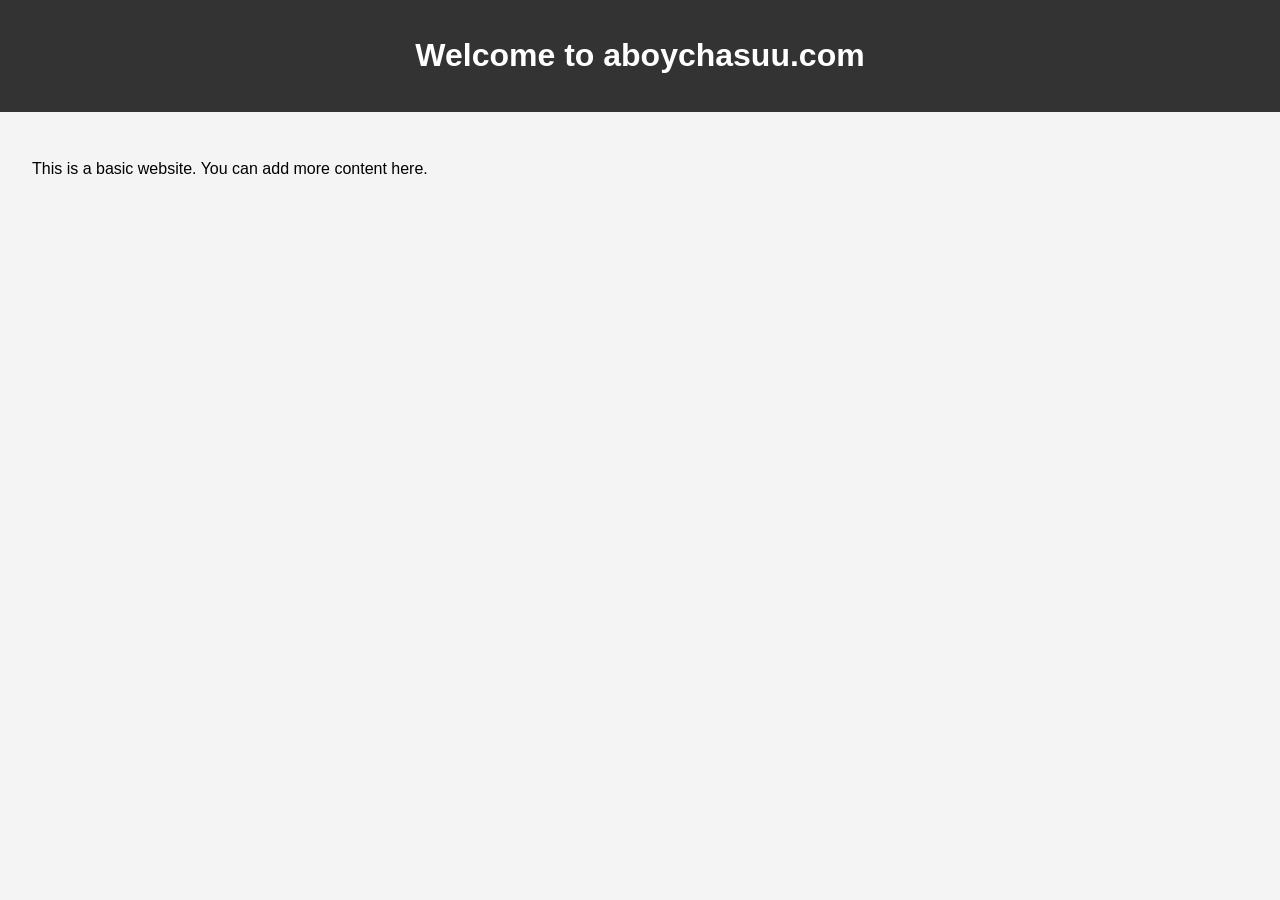
==== index.html @ 25c8aa5c "Initial commit" ====
<!DOCTYPE html>
<html lang="en">
<head>
    <meta charset="UTF-8">
    <meta name="viewport" content="width=device-width, initial-scale=1.0">
    <title>aboychasuu.com</title>
    <link rel="stylesheet" href="style.css">
</head>
<body>
    <header>
        <h1>Welcome to aboychasuu.com</h1>
    </header>
    <main>
        <p>This is a basic website. You can add more content here.</p>
    </main>
    <script src="script.js"></script>
</body>
</html>
---- style.css ----
body {
    font-family: Arial, sans-serif;
    margin: 0;
    padding: 0;
    background-color: #f4f4f4;
}

header {
    background-color: #333;
    color: white;
    text-align: center;
    padding: 1rem;
}

main {
    padding: 2rem;
}
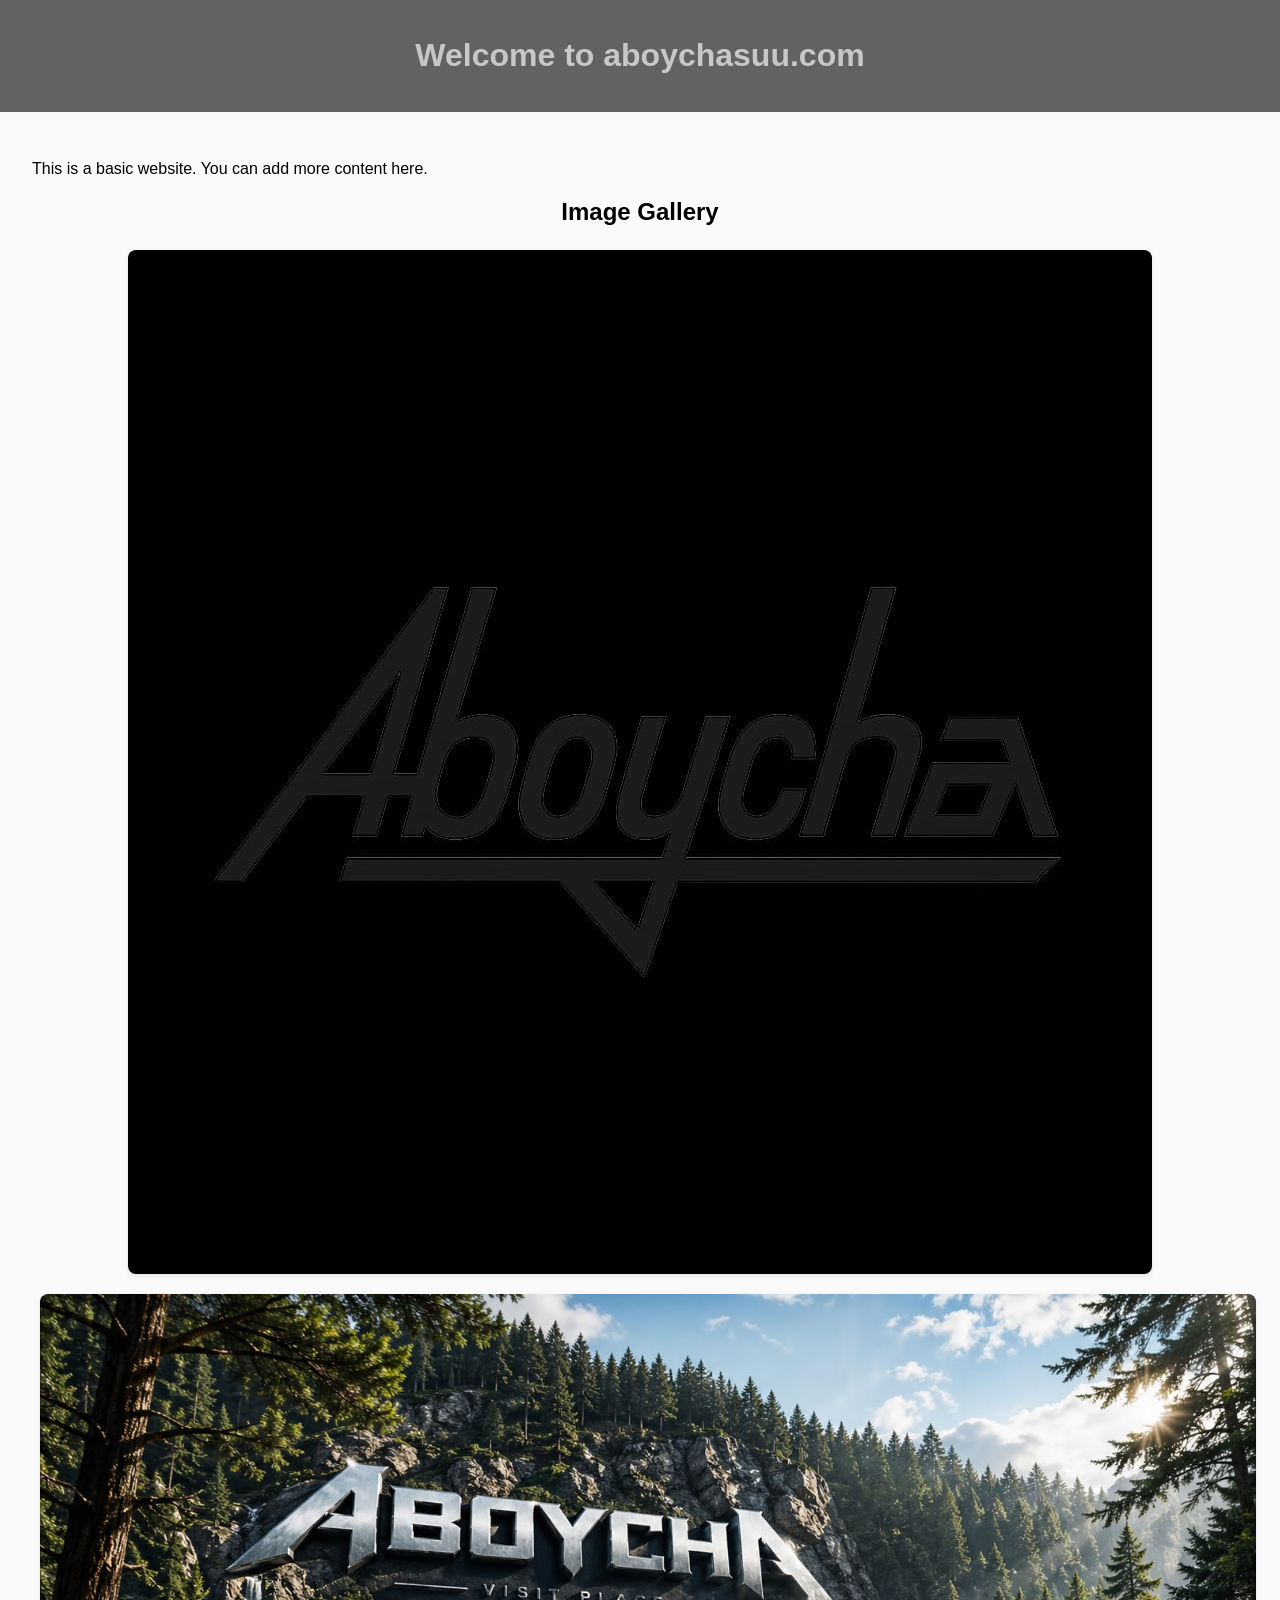
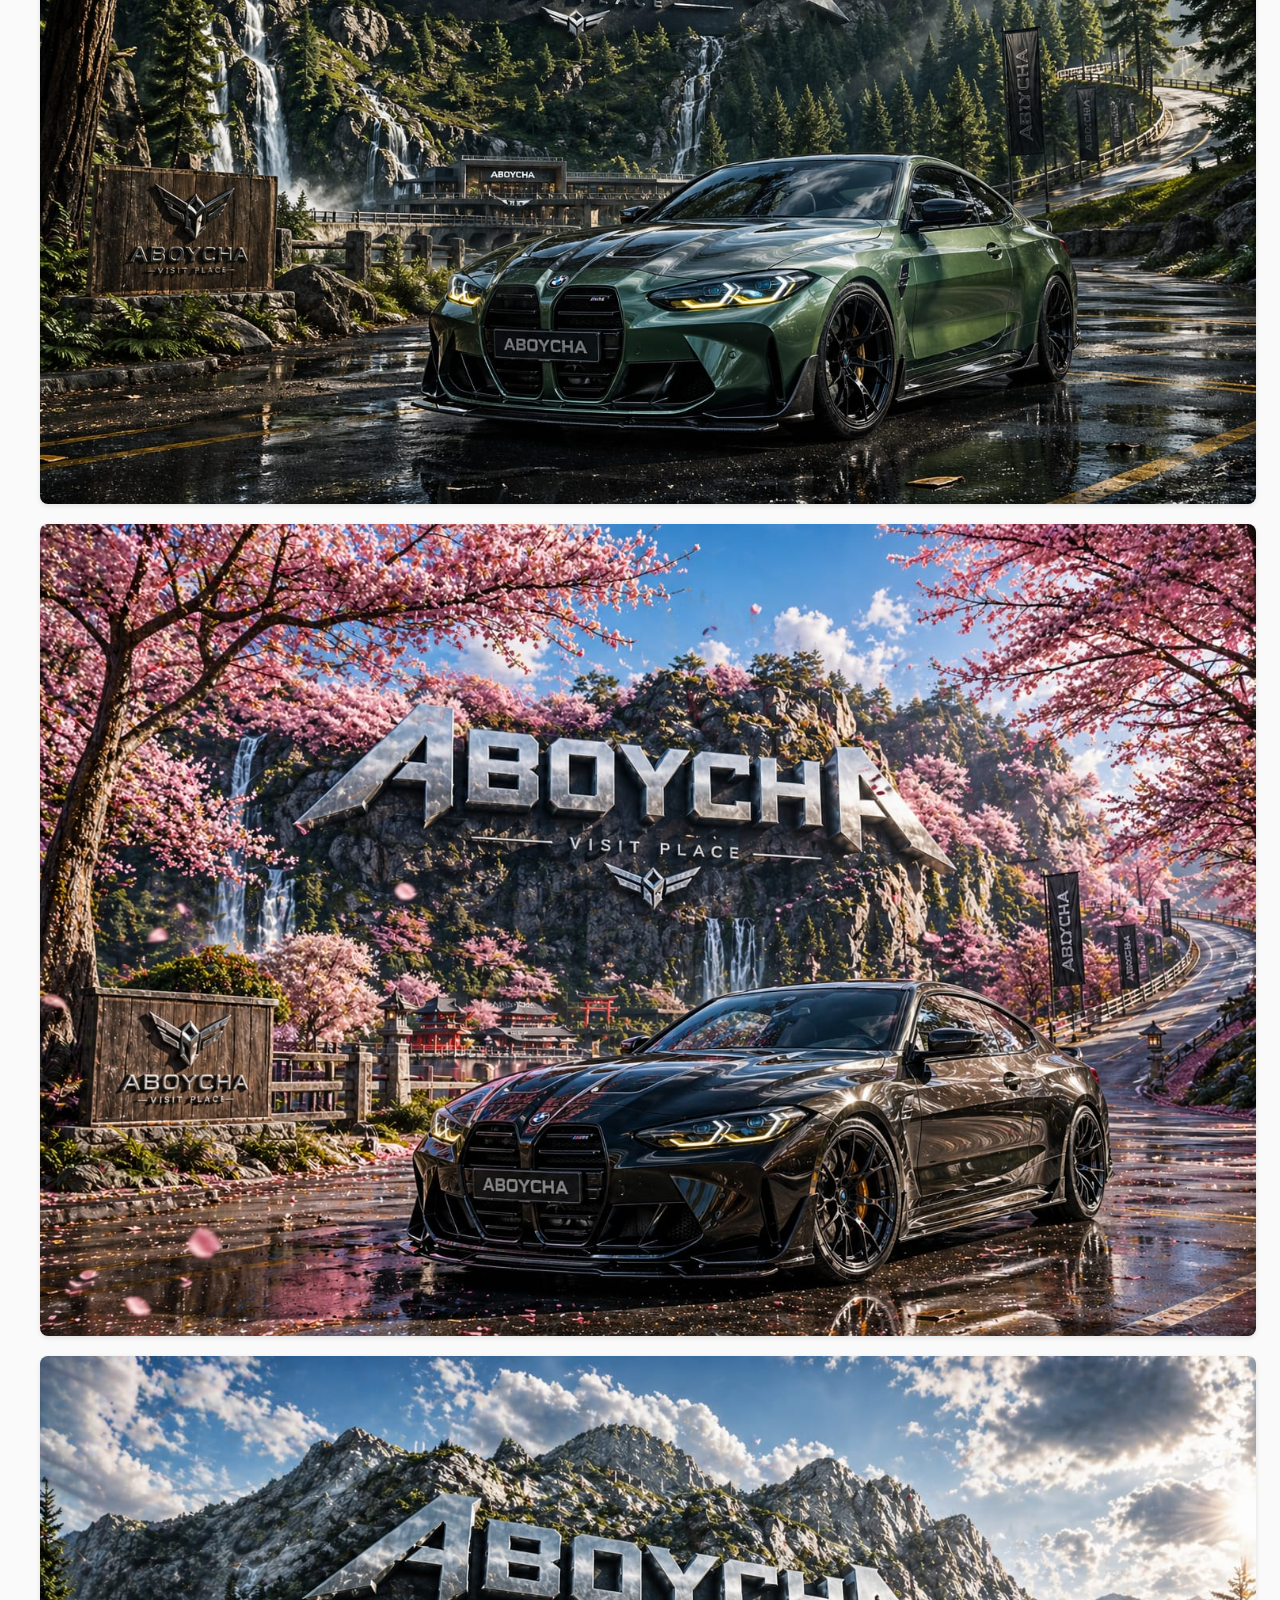
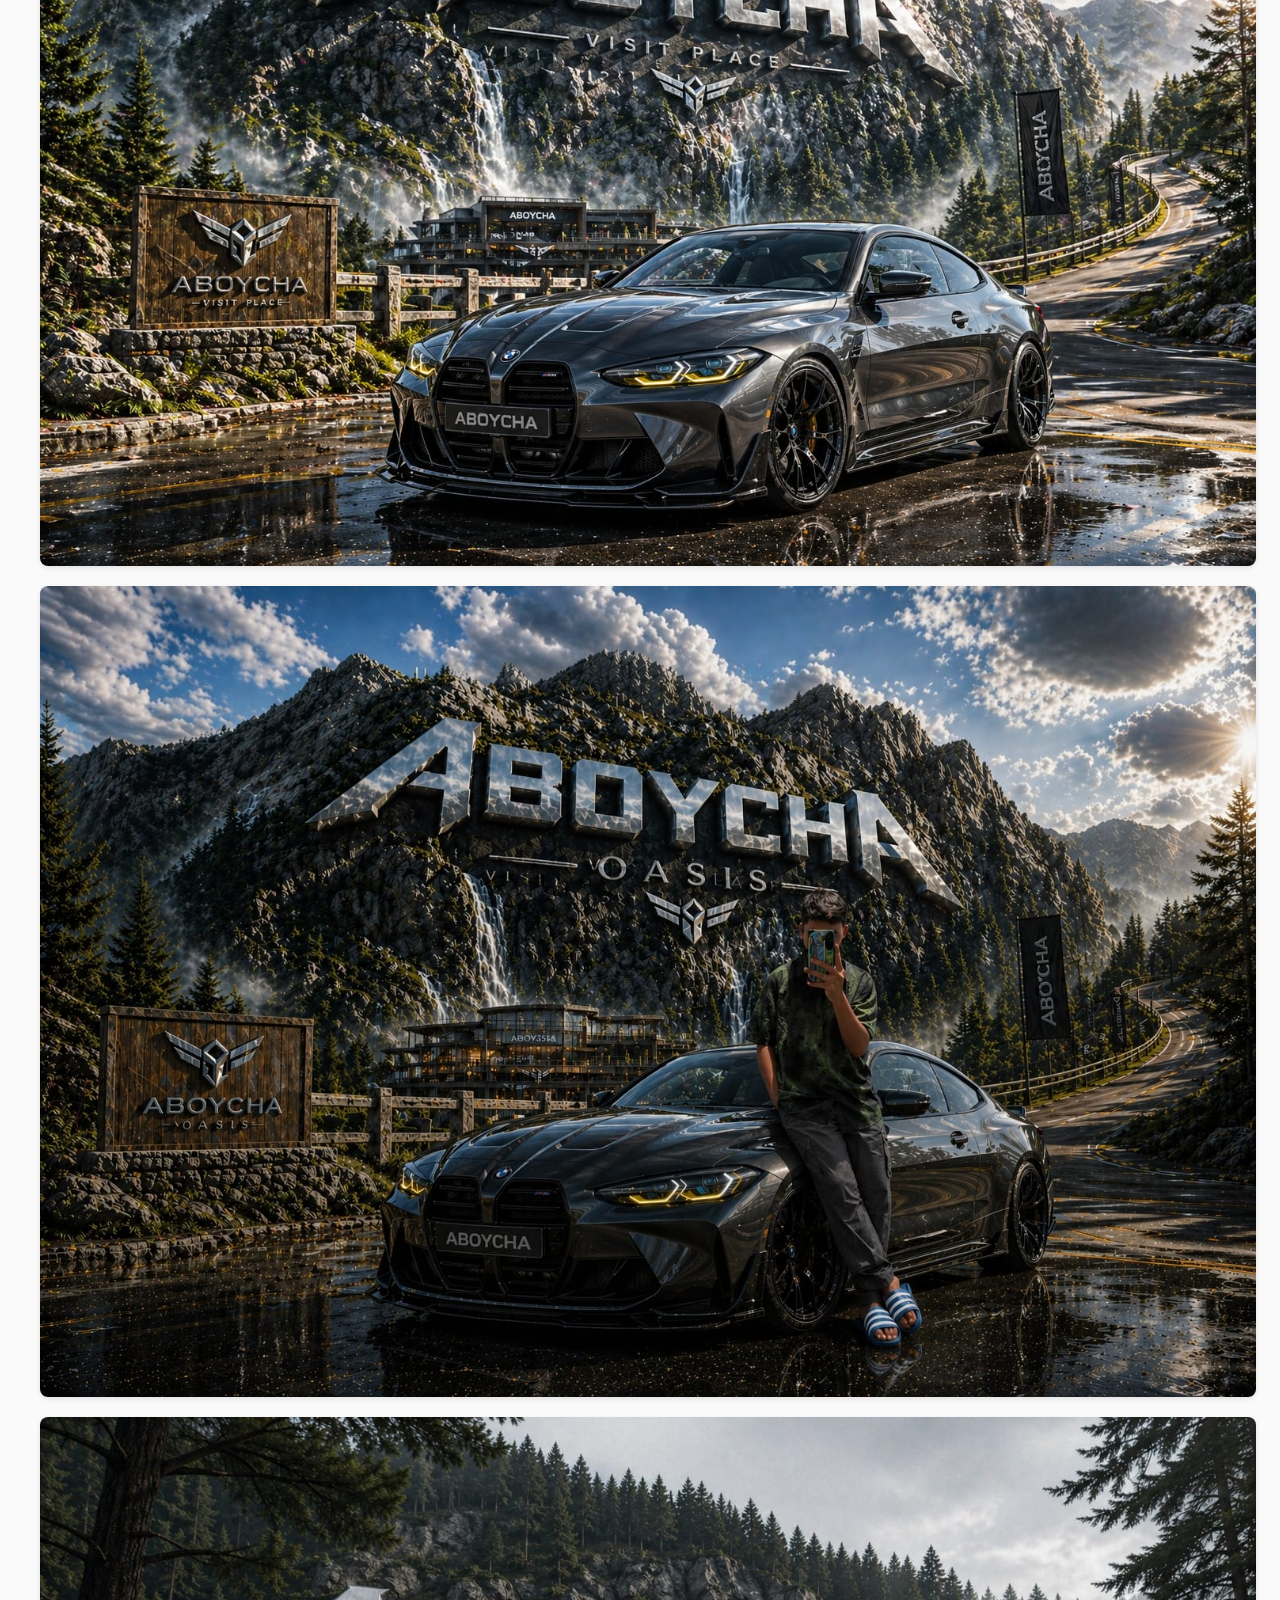
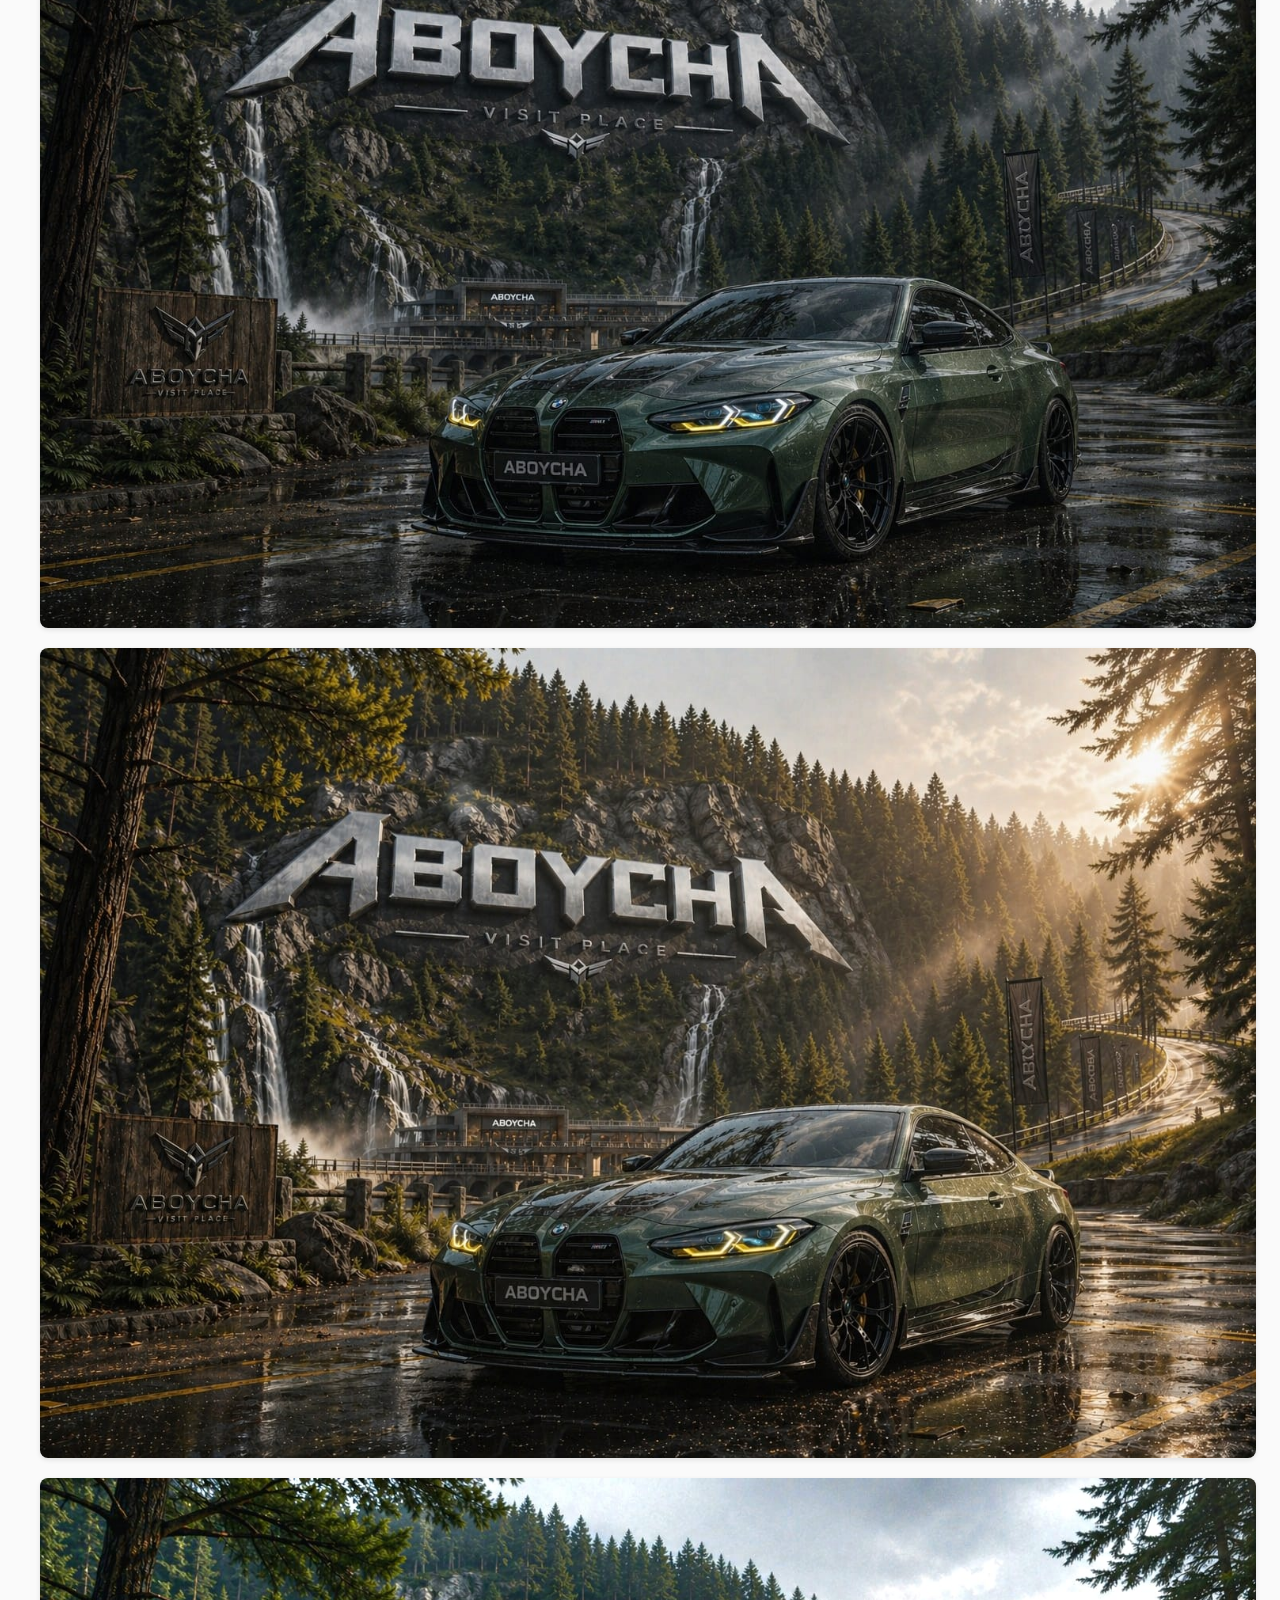
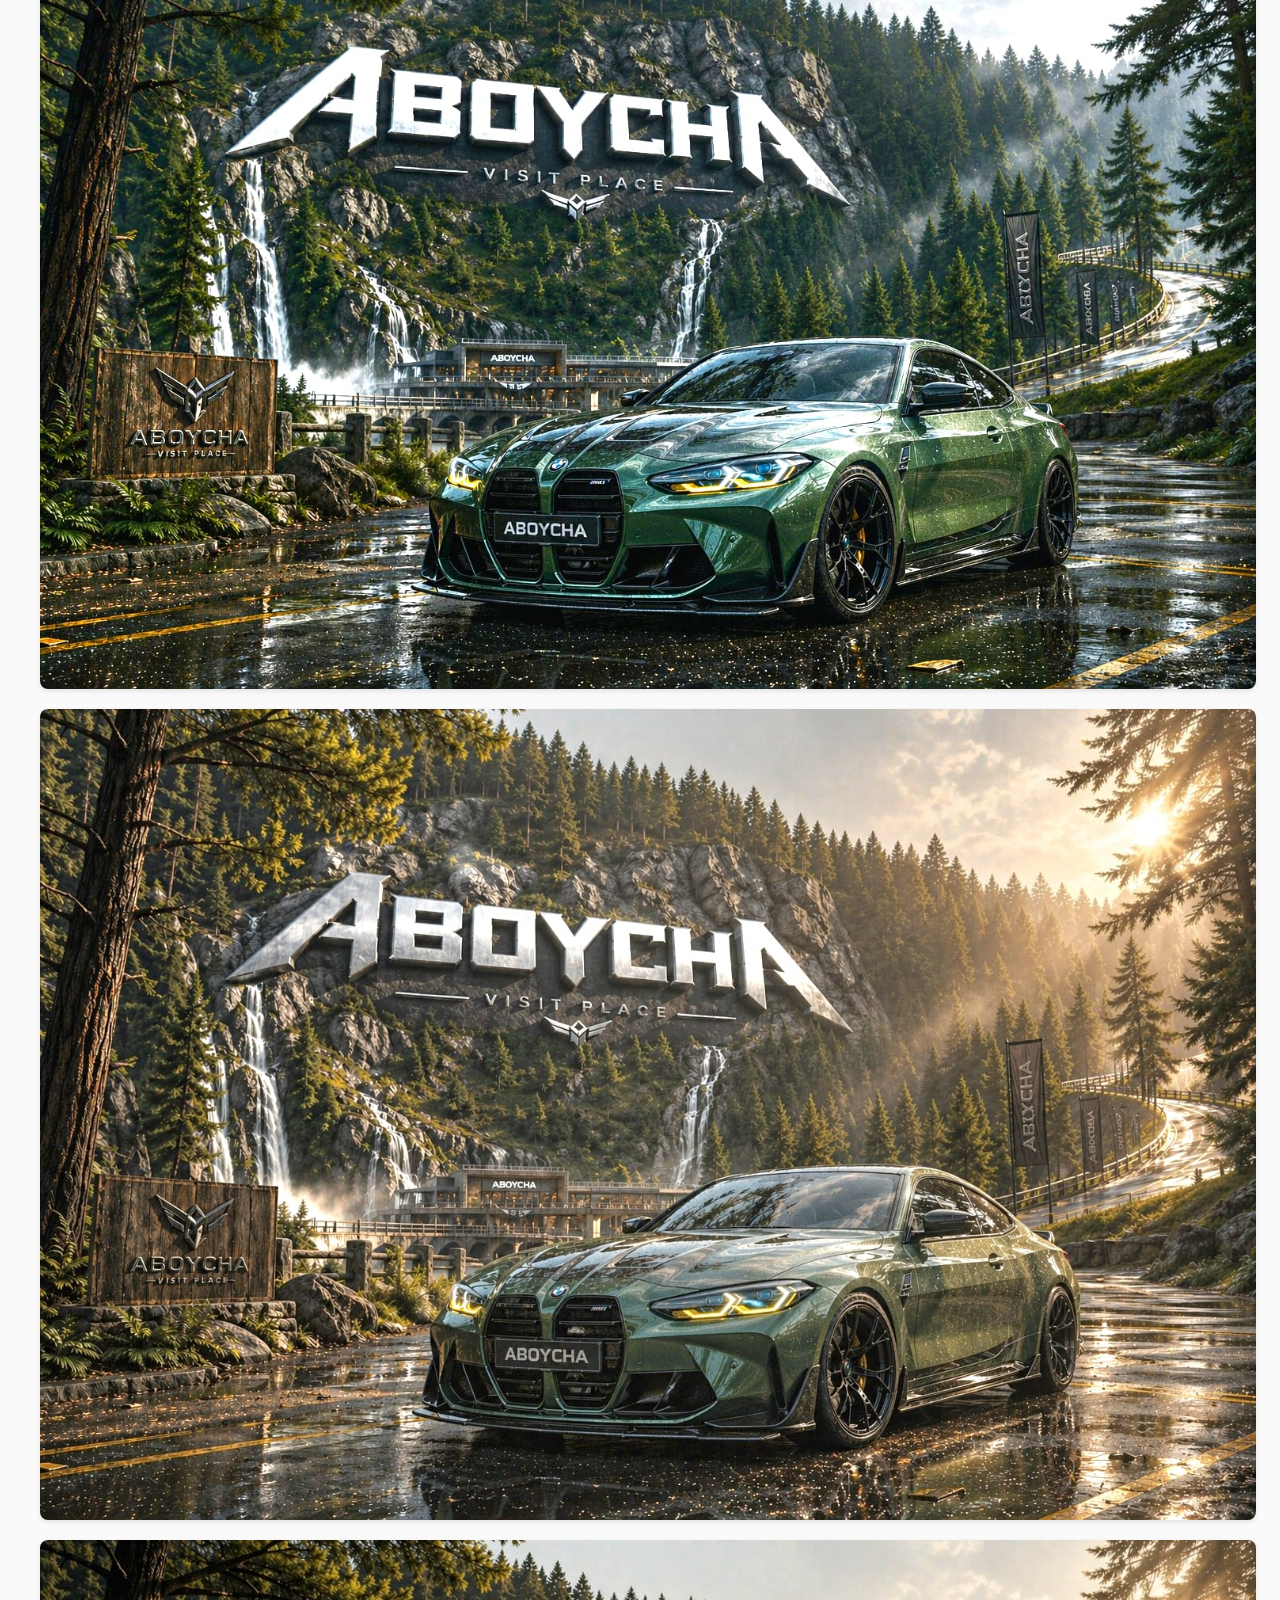
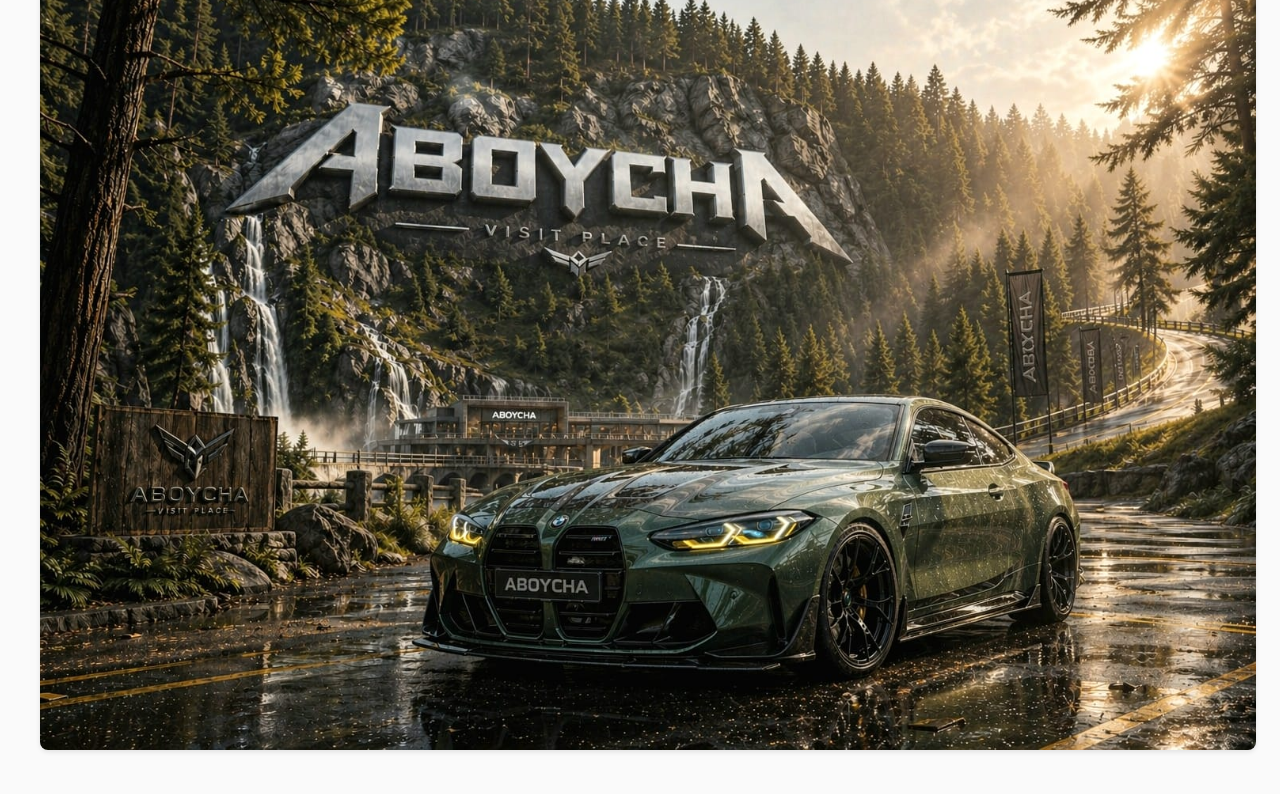
==== commit 3253304a: "Add image gallery to website" ====
--- a/index.html
+++ b/index.html
@@ -12,6 +12,19 @@
     </header>
     <main>
         <p>This is a basic website. You can add more content here.</p>
+        <section class="gallery">
+            <h2>Image Gallery</h2>
+            <img src="hfgvuyhjg.jpg" alt="Image 1">
+            <img src="WhatsApp Image 2026-04-25 at 20.35.20.jpeg" alt="WhatsApp Image 1">
+            <img src="WhatsApp Image 2026-04-25 at 20.49.30.jpeg" alt="WhatsApp Image 2">
+            <img src="WhatsApp Image 2026-04-27 at 09.20.02.jpeg" alt="WhatsApp Image 3">
+            <img src="WhatsApp Image 2026-04-27 at 09.20.03.jpeg" alt="WhatsApp Image 4">
+            <img src="WhatsApp Image 2026-04-27 at 12.29.58.jpeg" alt="WhatsApp Image 5">
+            <img src="WhatsApp Image 2026-04-27 at 12.31.06.jpeg" alt="WhatsApp Image 6">
+            <img src="WhatsApp Image 2026-04-27 at 12.43.49.jpeg" alt="WhatsApp Image 7">
+            <img src="WhatsApp Image 2026-04-27 at 12.44.26.jpeg" alt="WhatsApp Image 8">
+            <img src="WhatsApp Image 2026-04-27 at 12.46.42.jpeg" alt="WhatsApp Image 9">
+        </section>
     </main>
     <script src="script.js"></script>
 </body>
--- a/style.css
+++ b/style.css
@@ -2,16 +2,32 @@
     font-family: Arial, sans-serif;
     margin: 0;
     padding: 0;
-    background-color: #f4f4f4;
+    background-color: #f4f4f461;
 }
 
 header {
-    background-color: #333;
-    color: white;
+    background-color: #333333c2;
+    color: rgba(255, 255, 255, 0.645);
     text-align: center;
     padding: 1rem;
 }
 
 main {
     padding: 2rem;
+}
+
+.gallery {
+    text-align: center;
+}
+
+.gallery h2 {
+    margin-bottom: 1rem;
+}
+
+.gallery img {
+    max-width: 100%;
+    height: auto;
+    margin: 0.5rem;
+    border-radius: 8px;
+    box-shadow: 0 2px 5px rgba(0,0,0,0.1);
 }
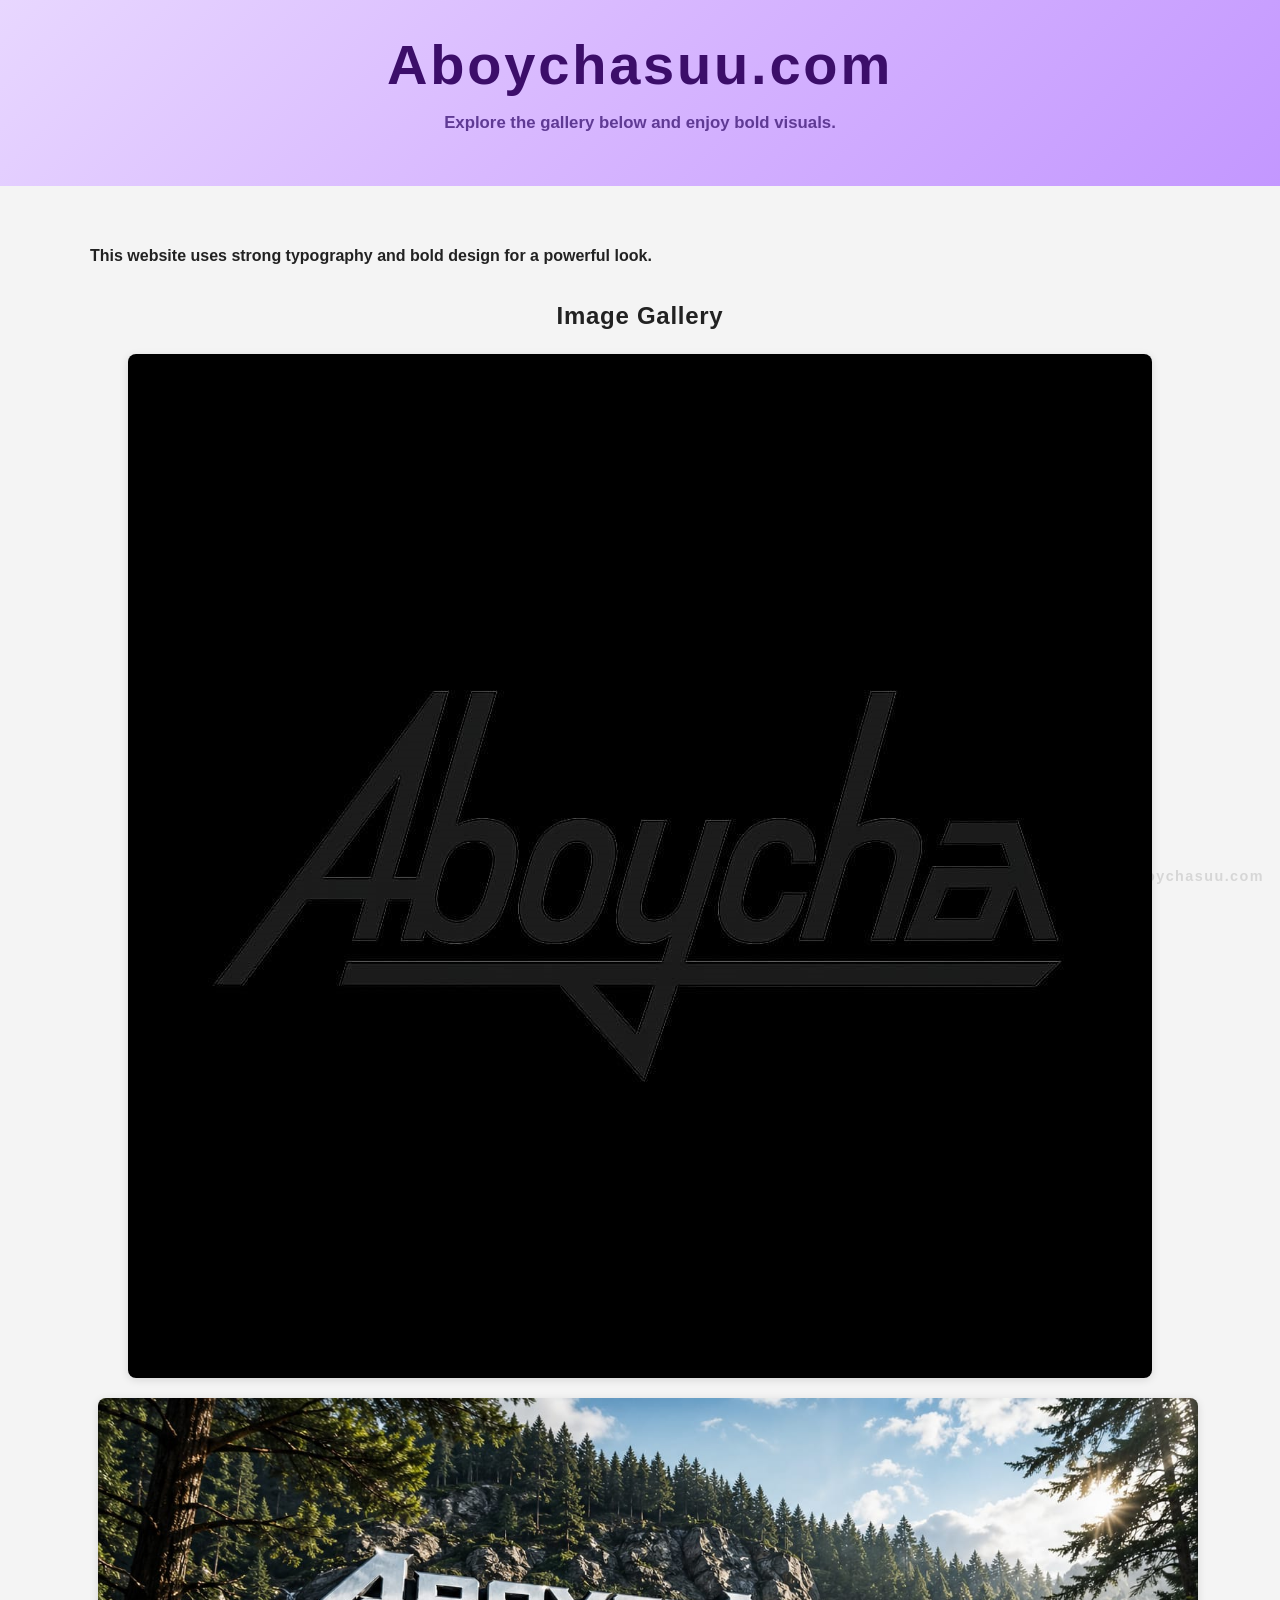
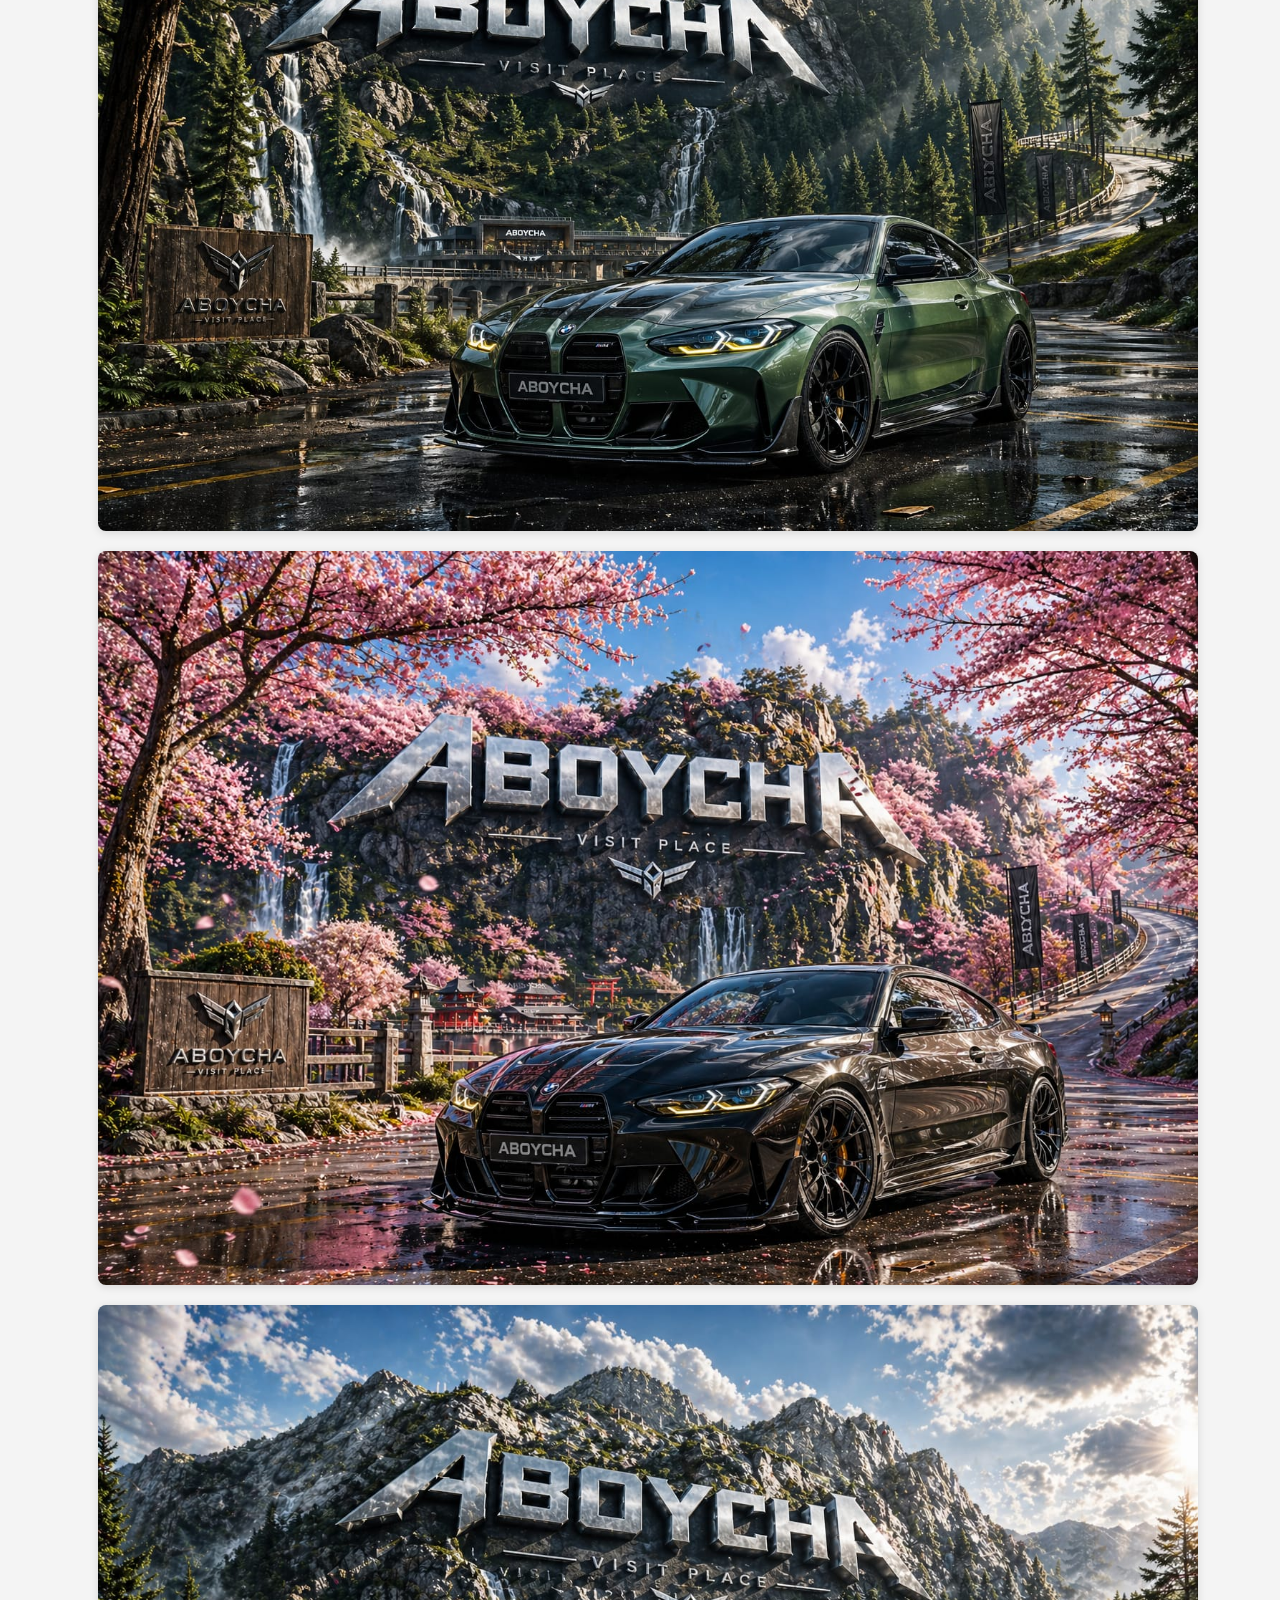
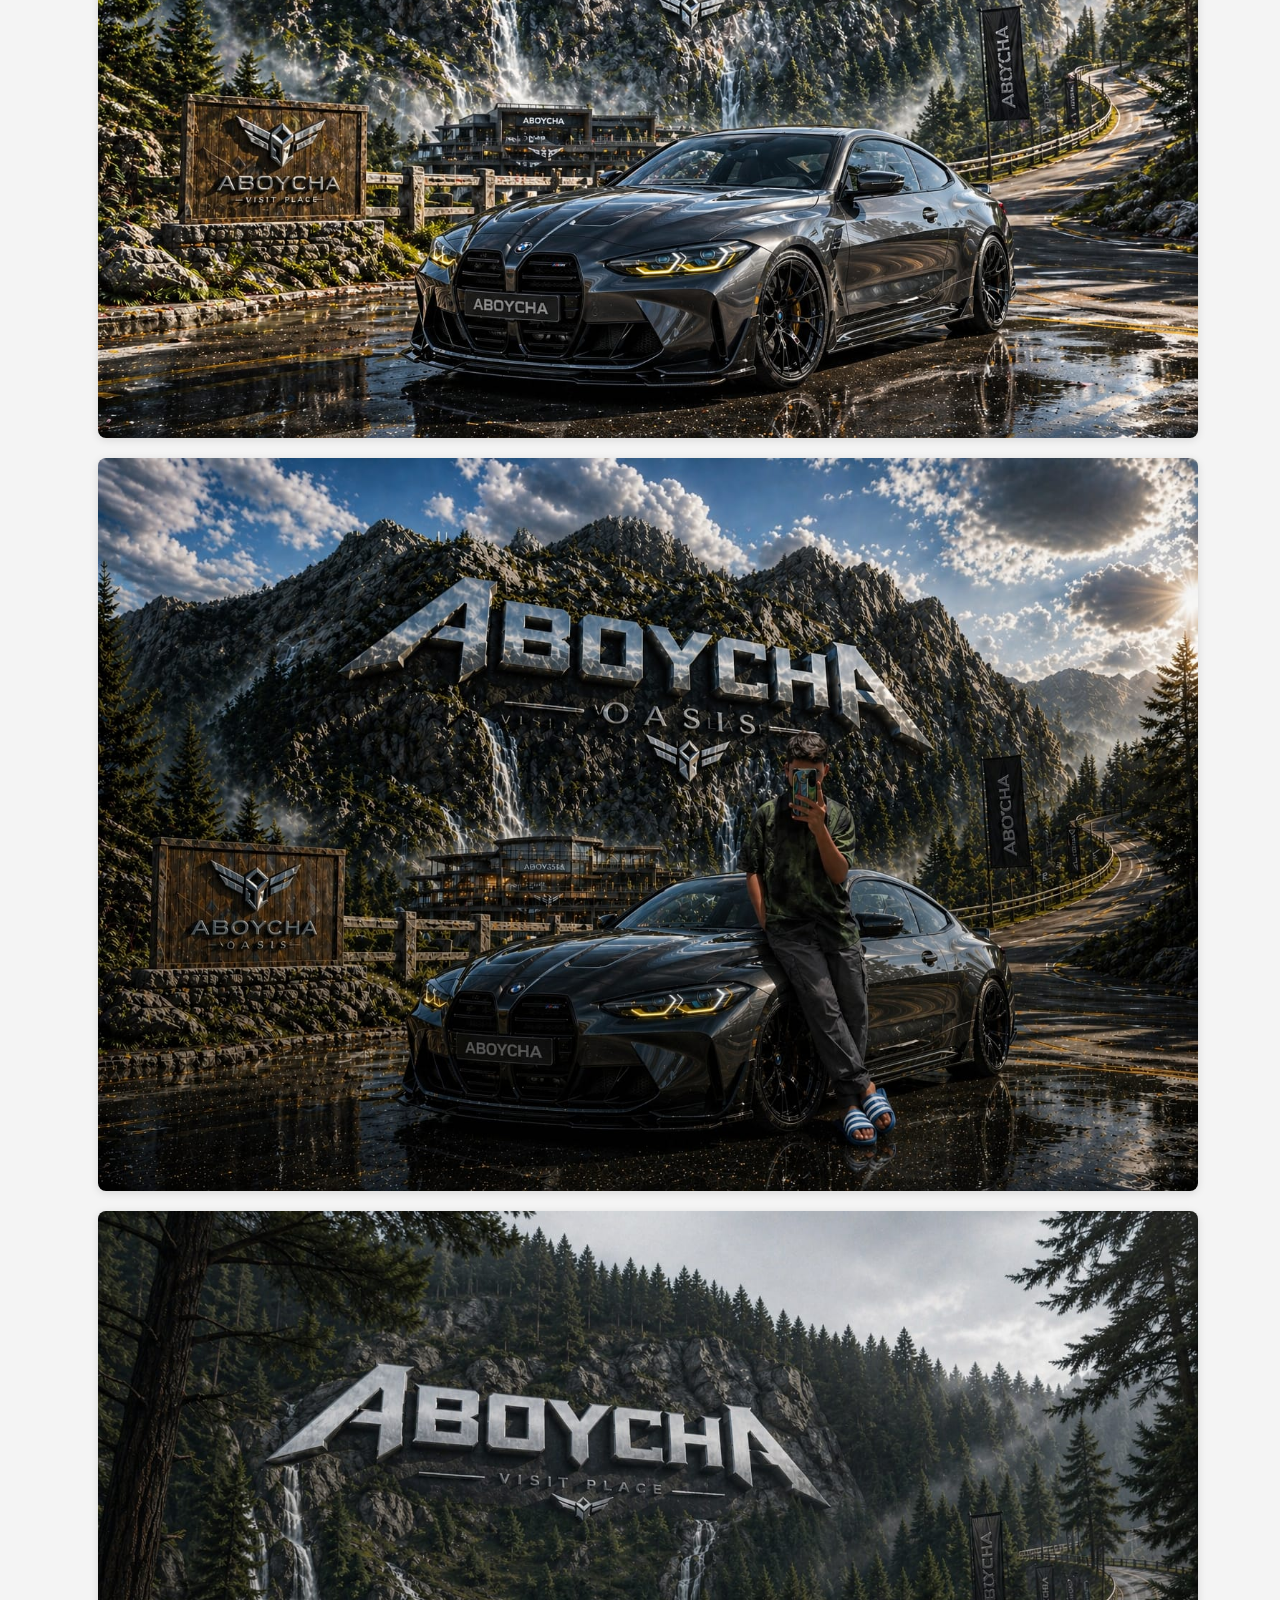
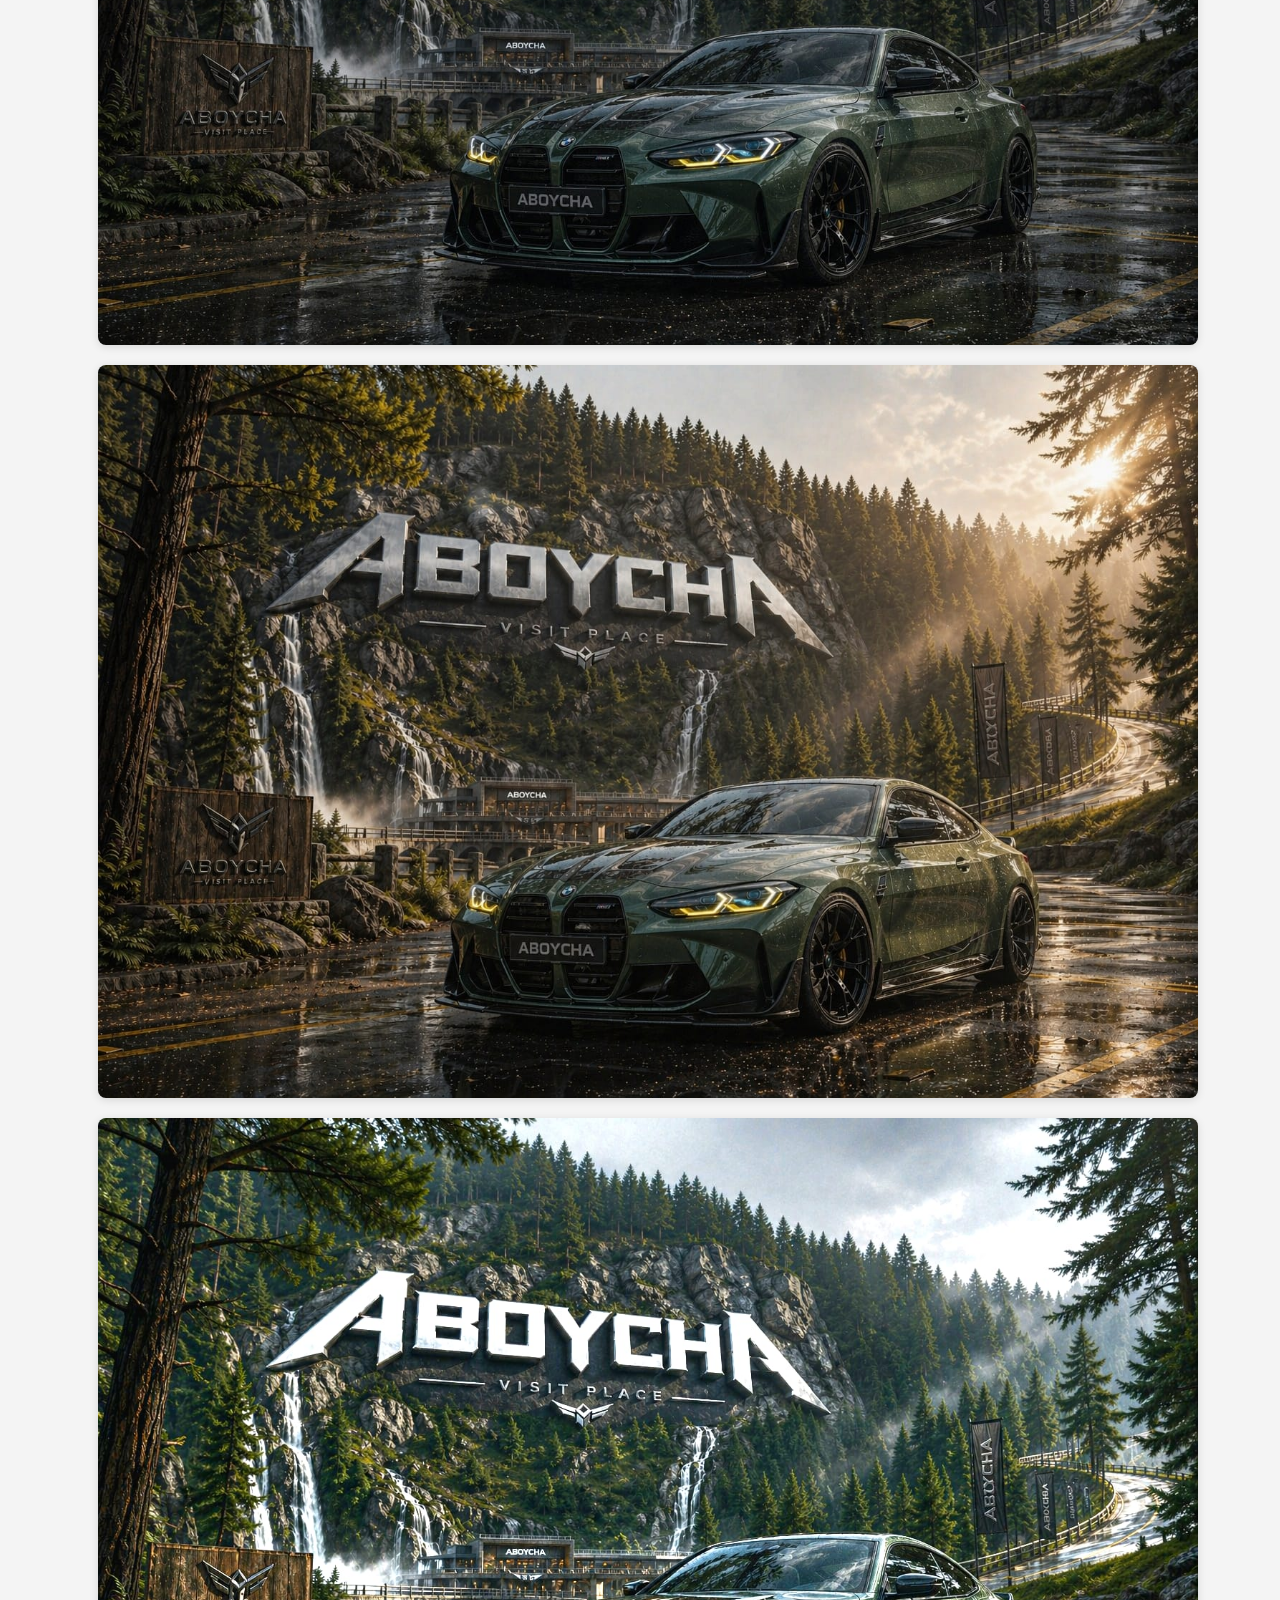
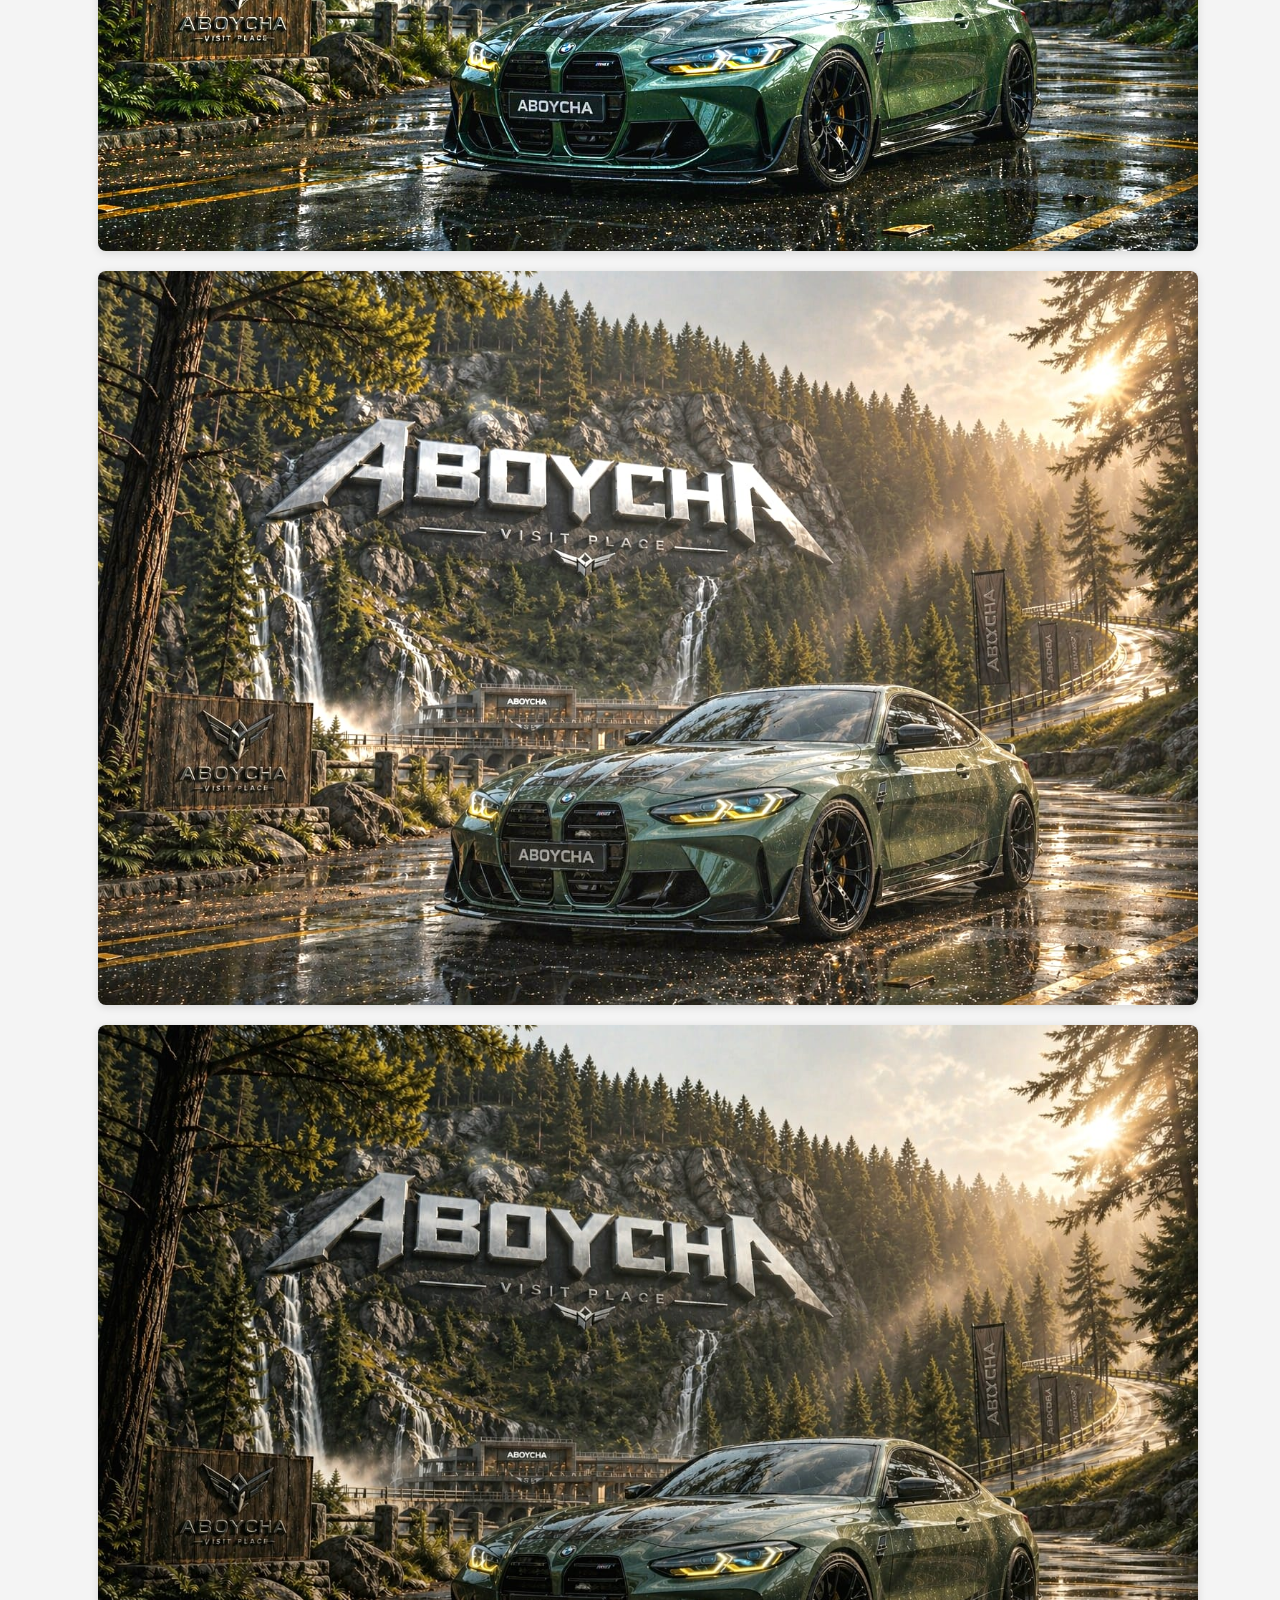
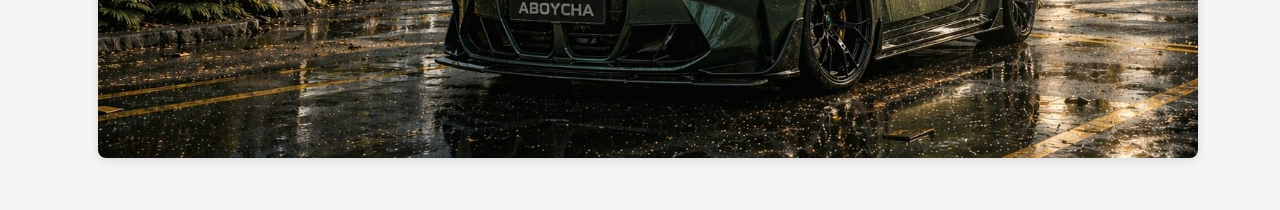
==== commit 2e16af61: "Update welcome section background and gallery placement" ====
--- a/index.html
+++ b/index.html
@@ -8,10 +8,11 @@
 </head>
 <body>
     <header>
-        <h1>Welcome to aboychasuu.com</h1>
+        <h1>Aboychasuu.com</h1>
+        <p class="subtitle">Explore the gallery below and enjoy bold visuals.</p>
     </header>
     <main>
-        <p>This is a basic website. You can add more content here.</p>
+        <p>This website uses strong typography and bold design for a powerful look.</p>
         <section class="gallery">
             <h2>Image Gallery</h2>
             <img src="hfgvuyhjg.jpg" alt="Image 1">
--- a/style.css
+++ b/style.css
@@ -1,27 +1,49 @@
 body {
-    font-family: Arial, sans-serif;
+    font-family: "Segoe UI", "Helvetica Neue", Arial, sans-serif;
+    font-weight: 500;
     margin: 0;
     padding: 0;
-    background-color: #f4f4f461;
+    background-color: #f4f4f4;
+    color: #222;
 }
 
 header {
-    background-color: #333333c2;
-    color: rgba(255, 255, 255, 0.645);
+    background: linear-gradient(135deg, #e8d7ff 0%, #d8b8ff 45%, #c397ff 100%);
+    color: #2b0c59;
     text-align: center;
-    padding: 1rem;
+    padding: 2rem 1.25rem;
+}
+
+header h1 {
+    font-weight: 800;
+    letter-spacing: 0.05em;
+    color: #3c0e6a;
+    margin: 0;
+    font-size: clamp(2.25rem, 5vw, 3.5rem);
+}
+
+header .subtitle {
+    margin-top: 0.75rem;
+    color: #5f3a94;
+    font-size: 1.05rem;
+    font-weight: 600;
 }
 
 main {
-    padding: 2rem;
+    padding: 2.5rem 1.5rem;
+    max-width: 1100px;
+    margin: 0 auto;
 }
 
 .gallery {
     text-align: center;
+    margin-top: 2rem;
 }
 
 .gallery h2 {
     margin-bottom: 1rem;
+    font-weight: 700;
+    letter-spacing: 0.03em;
 }
 
 .gallery img {
@@ -29,5 +51,28 @@
     height: auto;
     margin: 0.5rem;
     border-radius: 8px;
-    box-shadow: 0 2px 5px rgba(0,0,0,0.1);
-}+    box-shadow: 0 2px 8px rgba(0,0,0,0.12);
+}
+
+header h1 {
+    font-weight: 800;
+    letter-spacing: 0.05em;
+}
+
+p {
+    font-weight: 600;
+    line-height: 1.7;
+}
+
+body::after {
+    content: "Aboychasuu.com";
+    position: fixed;
+    bottom: 1rem;
+    right: 1rem;
+    color: rgba(0, 0, 0, 0.12);
+    font-size: 0.9rem;
+    font-weight: 700;
+    pointer-events: none;
+    z-index: 999;
+    letter-spacing: 0.1em;
+}
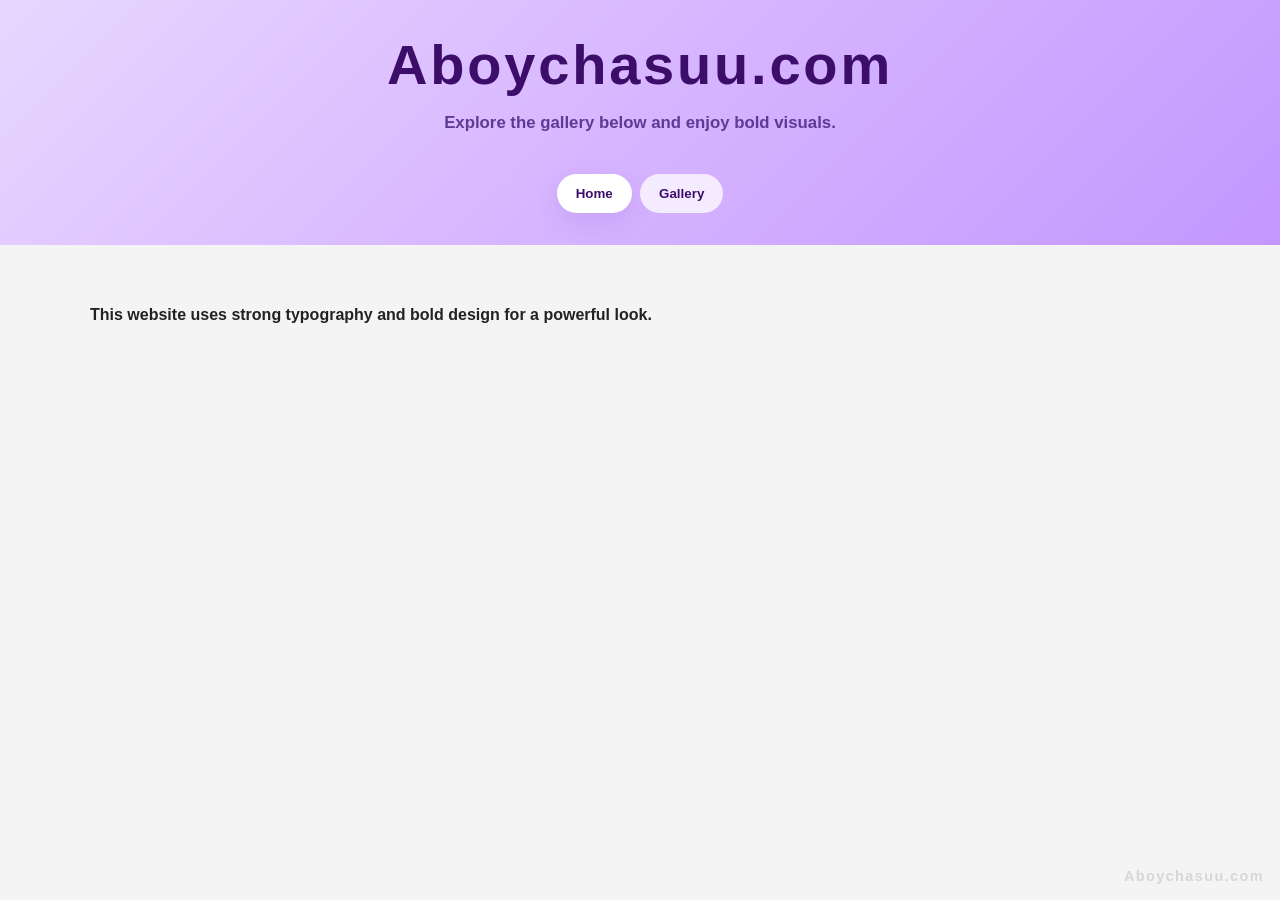
==== commit 6bfbe4a1: "Add gallery tab toggle and fix image size" ====
--- a/index.html
+++ b/index.html
@@ -10,10 +10,16 @@
     <header>
         <h1>Aboychasuu.com</h1>
         <p class="subtitle">Explore the gallery below and enjoy bold visuals.</p>
+        <div class="tabs">
+            <button id="homeTab" class="tab active">Home</button>
+            <button id="galleryTab" class="tab">Gallery</button>
+        </div>
     </header>
     <main>
-        <p>This website uses strong typography and bold design for a powerful look.</p>
-        <section class="gallery">
+        <section id="homeSection" class="content-section active">
+            <p>This website uses strong typography and bold design for a powerful look.</p>
+        </section>
+        <section id="gallerySection" class="gallery content-section">
             <h2>Image Gallery</h2>
             <img src="hfgvuyhjg.jpg" alt="Image 1">
             <img src="WhatsApp Image 2026-04-25 at 20.35.20.jpeg" alt="WhatsApp Image 1">
--- a/style.css
+++ b/style.css
@@ -35,6 +35,41 @@
     margin: 0 auto;
 }
 
+.tabs {
+    display: inline-flex;
+    gap: 0.5rem;
+    margin-top: 1.25rem;
+}
+
+.tab {
+    border: none;
+    background: rgba(255,255,255,0.75);
+    color: #3c0e6a;
+    padding: 0.75rem 1.2rem;
+    border-radius: 999px;
+    cursor: pointer;
+    font-weight: 700;
+    transition: background-color 0.2s ease, transform 0.2s ease;
+}
+
+.tab:hover {
+    background: rgba(255,255,255,0.95);
+    transform: translateY(-1px);
+}
+
+.tab.active {
+    background: #fff;
+    box-shadow: 0 8px 24px rgba(110, 45, 190, 0.12);
+}
+
+.content-section {
+    display: none;
+}
+
+.content-section.active {
+    display: block;
+}
+
 .gallery {
     text-align: center;
     margin-top: 2rem;
@@ -47,6 +82,7 @@
 }
 
 .gallery img {
+    width: 5cm;
     max-width: 100%;
     height: auto;
     margin: 0.5rem;
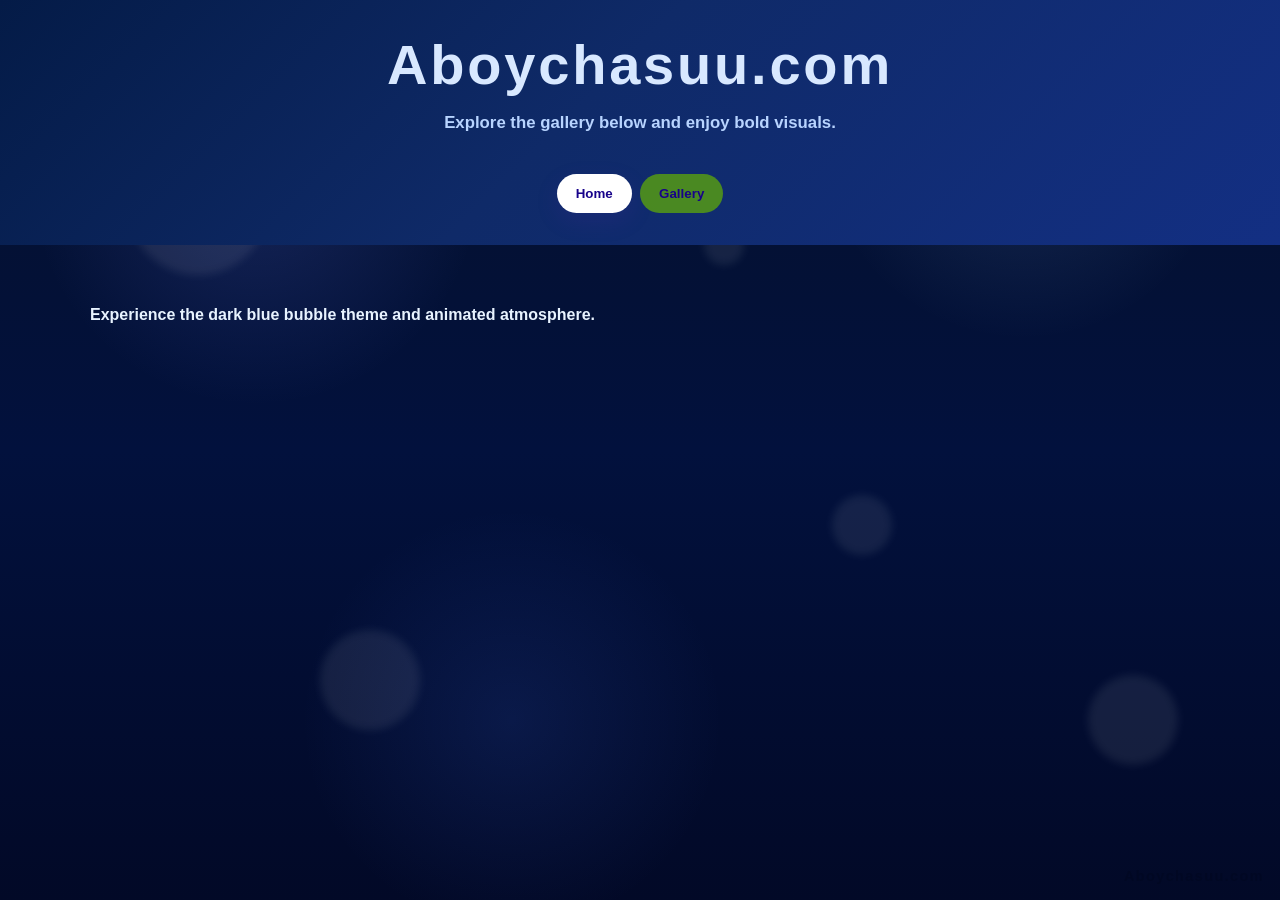
==== commit 16886087: "Add dark blue bubble theme and update homepage text" ====
--- a/index.html
+++ b/index.html
@@ -7,6 +7,14 @@
     <link rel="stylesheet" href="style.css">
 </head>
 <body>
+    <div class="bubble-bg">
+        <span style="--size:140; --left:10%; --top:15%; --delay:0s; --duration:16s;"></span>
+        <span style="--size:70; --left:80%; --top:10%; --delay:1.5s; --duration:12s;"></span>
+        <span style="--size:100; --left:25%; --top:70%; --delay:3s; --duration:18s;"></span>
+        <span style="--size:60; --left:65%; --top:55%; --delay:2s; --duration:14s;"></span>
+        <span style="--size:40; --left:55%; --top:25%; --delay:4s; --duration:20s;"></span>
+        <span style="--size:90; --left:85%; --top:75%; --delay:1s; --duration:22s;"></span>
+    </div>
     <header>
         <h1>Aboychasuu.com</h1>
         <p class="subtitle">Explore the gallery below and enjoy bold visuals.</p>
@@ -17,7 +25,7 @@
     </header>
     <main>
         <section id="homeSection" class="content-section active">
-            <p>This website uses strong typography and bold design for a powerful look.</p>
+            <p>Experience the dark blue bubble theme and animated atmosphere.</p>
         </section>
         <section id="gallerySection" class="gallery content-section">
             <h2>Image Gallery</h2>
--- a/style.css
+++ b/style.css
@@ -3,13 +3,45 @@
     font-weight: 500;
     margin: 0;
     padding: 0;
-    background-color: #f4f4f4;
-    color: #222;
+    min-height: 100vh;
+    background: #020927;
+    color: #e8f3ff;
+    overflow-x: hidden;
+}
+
+.bubble-bg {
+    position: fixed;
+    inset: 0;
+    z-index: -1;
+    background: radial-gradient(circle at 20% 20%, rgba(104, 126, 255, 0.18), transparent 18%),
+                radial-gradient(circle at 80% 15%, rgba(135, 189, 255, 0.14), transparent 16%),
+                radial-gradient(circle at 40% 80%, rgba(68, 120, 255, 0.12), transparent 20%),
+                linear-gradient(180deg, #05112b 0%, #02113d 50%, #020927 100%);
+    overflow: hidden;
+}
+
+.bubble-bg span {
+    position: absolute;
+    width: calc(var(--size) * 1px);
+    height: calc(var(--size) * 1px);
+    left: var(--left);
+    top: var(--top);
+    background: rgba(255, 255, 255, 0.08);
+    border-radius: 50%;
+    filter: blur(4px);
+    animation: floatBubble var(--duration) ease-in-out infinite;
+    animation-delay: var(--delay);
+}
+
+@keyframes floatBubble {
+    0% { transform: translate(0, 0) scale(1); opacity: 0.7; }
+    50% { transform: translate(20px, -40px) scale(1.07); opacity: 0.55; }
+    100% { transform: translate(-10px, 20px) scale(0.95); opacity: 0.7; }
 }
 
 header {
-    background: linear-gradient(135deg, #e8d7ff 0%, #d8b8ff 45%, #c397ff 100%);
-    color: #2b0c59;
+    background: linear-gradient(135deg, #041b47 0%, #0f2a68 45%, #132f83 100%);
+    color: #eef7ff;
     text-align: center;
     padding: 2rem 1.25rem;
 }
@@ -17,14 +49,14 @@
 header h1 {
     font-weight: 800;
     letter-spacing: 0.05em;
-    color: #3c0e6a;
+    color: #d8e8ff;
     margin: 0;
     font-size: clamp(2.25rem, 5vw, 3.5rem);
 }
 
 header .subtitle {
     margin-top: 0.75rem;
-    color: #5f3a94;
+    color: #b8d4ff;
     font-size: 1.05rem;
     font-weight: 600;
 }
@@ -43,8 +75,8 @@
 
 .tab {
     border: none;
-    background: rgba(255,255,255,0.75);
-    color: #3c0e6a;
+    background: rgba(94, 168, 9, 0.75);
+    color: #17028a;
     padding: 0.75rem 1.2rem;
     border-radius: 999px;
     cursor: pointer;
@@ -87,7 +119,7 @@
     height: auto;
     margin: 0.5rem;
     border-radius: 8px;
-    box-shadow: 0 2px 8px rgba(0,0,0,0.12);
+    box-shadow: 0 2px 8px rgba(62, 236, 3, 0.12);
 }
 
 header h1 {
@@ -111,4 +143,4 @@
     pointer-events: none;
     z-index: 999;
     letter-spacing: 0.1em;
-}
+}
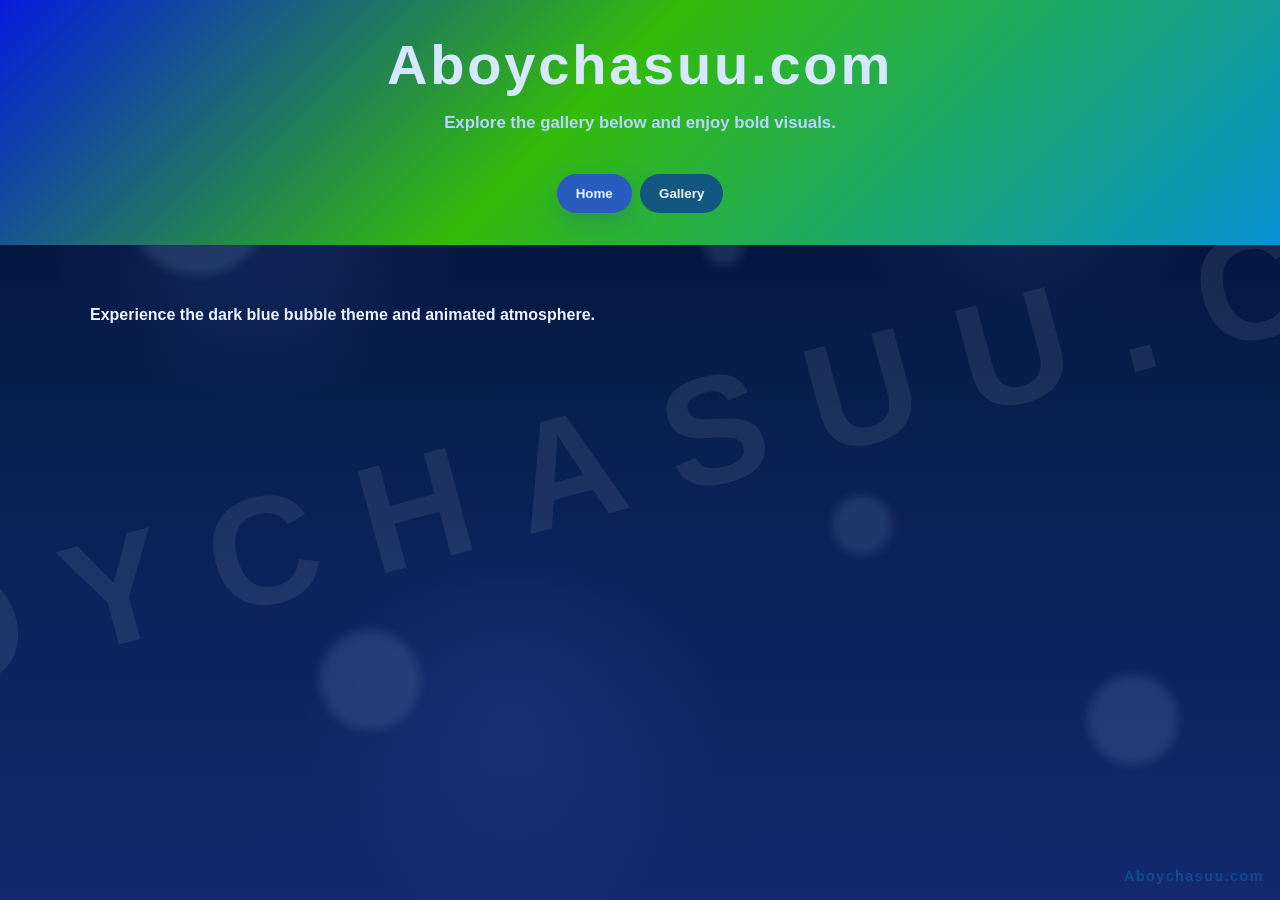
==== commit d80ea3b2: "Add watermark and image modal preview" ====
--- a/index.html
+++ b/index.html
@@ -15,6 +15,7 @@
         <span style="--size:40; --left:55%; --top:25%; --delay:4s; --duration:20s;"></span>
         <span style="--size:90; --left:85%; --top:75%; --delay:1s; --duration:22s;"></span>
     </div>
+    <div class="watermark">Aboychasuu.com</div>
     <header>
         <h1>Aboychasuu.com</h1>
         <p class="subtitle">Explore the gallery below and enjoy bold visuals.</p>
@@ -29,18 +30,22 @@
         </section>
         <section id="gallerySection" class="gallery content-section">
             <h2>Image Gallery</h2>
-            <img src="hfgvuyhjg.jpg" alt="Image 1">
-            <img src="WhatsApp Image 2026-04-25 at 20.35.20.jpeg" alt="WhatsApp Image 1">
-            <img src="WhatsApp Image 2026-04-25 at 20.49.30.jpeg" alt="WhatsApp Image 2">
-            <img src="WhatsApp Image 2026-04-27 at 09.20.02.jpeg" alt="WhatsApp Image 3">
-            <img src="WhatsApp Image 2026-04-27 at 09.20.03.jpeg" alt="WhatsApp Image 4">
-            <img src="WhatsApp Image 2026-04-27 at 12.29.58.jpeg" alt="WhatsApp Image 5">
-            <img src="WhatsApp Image 2026-04-27 at 12.31.06.jpeg" alt="WhatsApp Image 6">
-            <img src="WhatsApp Image 2026-04-27 at 12.43.49.jpeg" alt="WhatsApp Image 7">
-            <img src="WhatsApp Image 2026-04-27 at 12.44.26.jpeg" alt="WhatsApp Image 8">
-            <img src="WhatsApp Image 2026-04-27 at 12.46.42.jpeg" alt="WhatsApp Image 9">
+            <img class="gallery-img" src="hfgvuyhjg.jpg" alt="Image 1">
+            <img class="gallery-img" src="WhatsApp Image 2026-04-25 at 20.35.20.jpeg" alt="WhatsApp Image 1">
+            <img class="gallery-img" src="WhatsApp Image 2026-04-25 at 20.49.30.jpeg" alt="WhatsApp Image 2">
+            <img class="gallery-img" src="WhatsApp Image 2026-04-27 at 09.20.02.jpeg" alt="WhatsApp Image 3">
+            <img class="gallery-img" src="WhatsApp Image 2026-04-27 at 09.20.03.jpeg" alt="WhatsApp Image 4">
+            <img class="gallery-img" src="WhatsApp Image 2026-04-27 at 12.29.58.jpeg" alt="WhatsApp Image 5">
+            <img class="gallery-img" src="WhatsApp Image 2026-04-27 at 12.31.06.jpeg" alt="WhatsApp Image 6">
+            <img class="gallery-img" src="WhatsApp Image 2026-04-27 at 12.43.49.jpeg" alt="WhatsApp Image 7">
+            <img class="gallery-img" src="WhatsApp Image 2026-04-27 at 12.44.26.jpeg" alt="WhatsApp Image 8">
+            <img class="gallery-img" src="WhatsApp Image 2026-04-27 at 12.46.42.jpeg" alt="WhatsApp Image 9">
         </section>
     </main>
+    <div id="imageModal" class="modal">
+        <span class="modal-close">&times;</span>
+        <img class="modal-content" id="modalImage" alt="Expanded image">
+    </div>
     <script src="script.js"></script>
 </body>
 </html>
--- a/style.css
+++ b/style.css
@@ -12,11 +12,11 @@
 .bubble-bg {
     position: fixed;
     inset: 0;
-    z-index: -1;
+    z-index: -2;
     background: radial-gradient(circle at 20% 20%, rgba(104, 126, 255, 0.18), transparent 18%),
                 radial-gradient(circle at 80% 15%, rgba(135, 189, 255, 0.14), transparent 16%),
-                radial-gradient(circle at 40% 80%, rgba(68, 120, 255, 0.12), transparent 20%),
-                linear-gradient(180deg, #05112b 0%, #02113d 50%, #020927 100%);
+                radial-gradient(circle at 40% 80%, rgba(76, 126, 255, 0.12), transparent 20%),
+                linear-gradient(180deg, #020927 0%, #081f4f 45%, #13296f 100%);
     overflow: hidden;
 }
 
@@ -26,9 +26,9 @@
     height: calc(var(--size) * 1px);
     left: var(--left);
     top: var(--top);
-    background: rgba(255, 255, 255, 0.08);
+    background: rgba(173, 216, 255, 0.12);
     border-radius: 50%;
-    filter: blur(4px);
+    filter: blur(5px);
     animation: floatBubble var(--duration) ease-in-out infinite;
     animation-delay: var(--delay);
 }
@@ -40,8 +40,8 @@
 }
 
 header {
-    background: linear-gradient(135deg, #041b47 0%, #0f2a68 45%, #132f83 100%);
-    color: #eef7ff;
+    background: linear-gradient(135deg, #061bdd 0%, #33bb0a 45%, #0592d4 100%);
+    color: #0c97e2d7;
     text-align: center;
     padding: 2rem 1.25rem;
 }
@@ -75,8 +75,8 @@
 
 .tab {
     border: none;
-    background: rgba(94, 168, 9, 0.75);
-    color: #17028a;
+    background: rgba(15, 72, 141, 0.85);
+    color: #eaf4ff;
     padding: 0.75rem 1.2rem;
     border-radius: 999px;
     cursor: pointer;
@@ -85,13 +85,13 @@
 }
 
 .tab:hover {
-    background: rgba(255,255,255,0.95);
+    background: rgba(35, 96, 176, 0.95);
     transform: translateY(-1px);
 }
 
 .tab.active {
-    background: #fff;
-    box-shadow: 0 8px 24px rgba(110, 45, 190, 0.12);
+    background: #2a5cc0;
+    box-shadow: 0 8px 24px rgba(38, 80, 165, 0.3);
 }
 
 .content-section {
@@ -119,12 +119,64 @@
     height: auto;
     margin: 0.5rem;
     border-radius: 8px;
-    box-shadow: 0 2px 8px rgba(62, 236, 3, 0.12);
+    box-shadow: 0 2px 8px rgba(221, 141, 3, 0.613);
+    cursor: pointer;
 }
 
-header h1 {
-    font-weight: 800;
-    letter-spacing: 0.05em;
+.watermark {
+    position: fixed;
+    inset: 0;
+    z-index: -1;
+    display: flex;
+    justify-content: center;
+    align-items: center;
+    font-size: clamp(4rem, 12vw, 10rem);
+    color: rgba(255,255,255,0.08);
+    font-weight: 900;
+    text-transform: uppercase;
+    letter-spacing: 0.3em;
+    transform: rotate(-15deg);
+    pointer-events: none;
+}
+
+.modal {
+    display: none;
+    position: fixed;
+    z-index: 1000;
+    left: 0;
+    top: 0;
+    width: 100%;
+    height: 100%;
+    background: rgba(0,0,0,0.75);
+    justify-content: center;
+    align-items: center;
+    padding: 1.5rem;
+}
+
+.modal.active {
+    display: flex;
+}
+
+.modal-content {
+    max-width: 90%;
+    max-height: 90%;
+    border-radius: 12px;
+    box-shadow: 0 25px 60px rgba(0,0,0,0.5);
+}
+
+.modal-close {
+    position: absolute;
+    top: 1rem;
+    right: 1.25rem;
+    font-size: 2.5rem;
+    color: #fff;
+    cursor: pointer;
+    opacity: 0.85;
+    transition: opacity 0.2s ease;
+}
+
+.modal-close:hover {
+    opacity: 1;
 }
 
 p {
@@ -137,7 +189,7 @@
     position: fixed;
     bottom: 1rem;
     right: 1rem;
-    color: rgba(0, 0, 0, 0.12);
+    color: rgba(8, 129, 199, 0.381);
     font-size: 0.9rem;
     font-weight: 700;
     pointer-events: none;
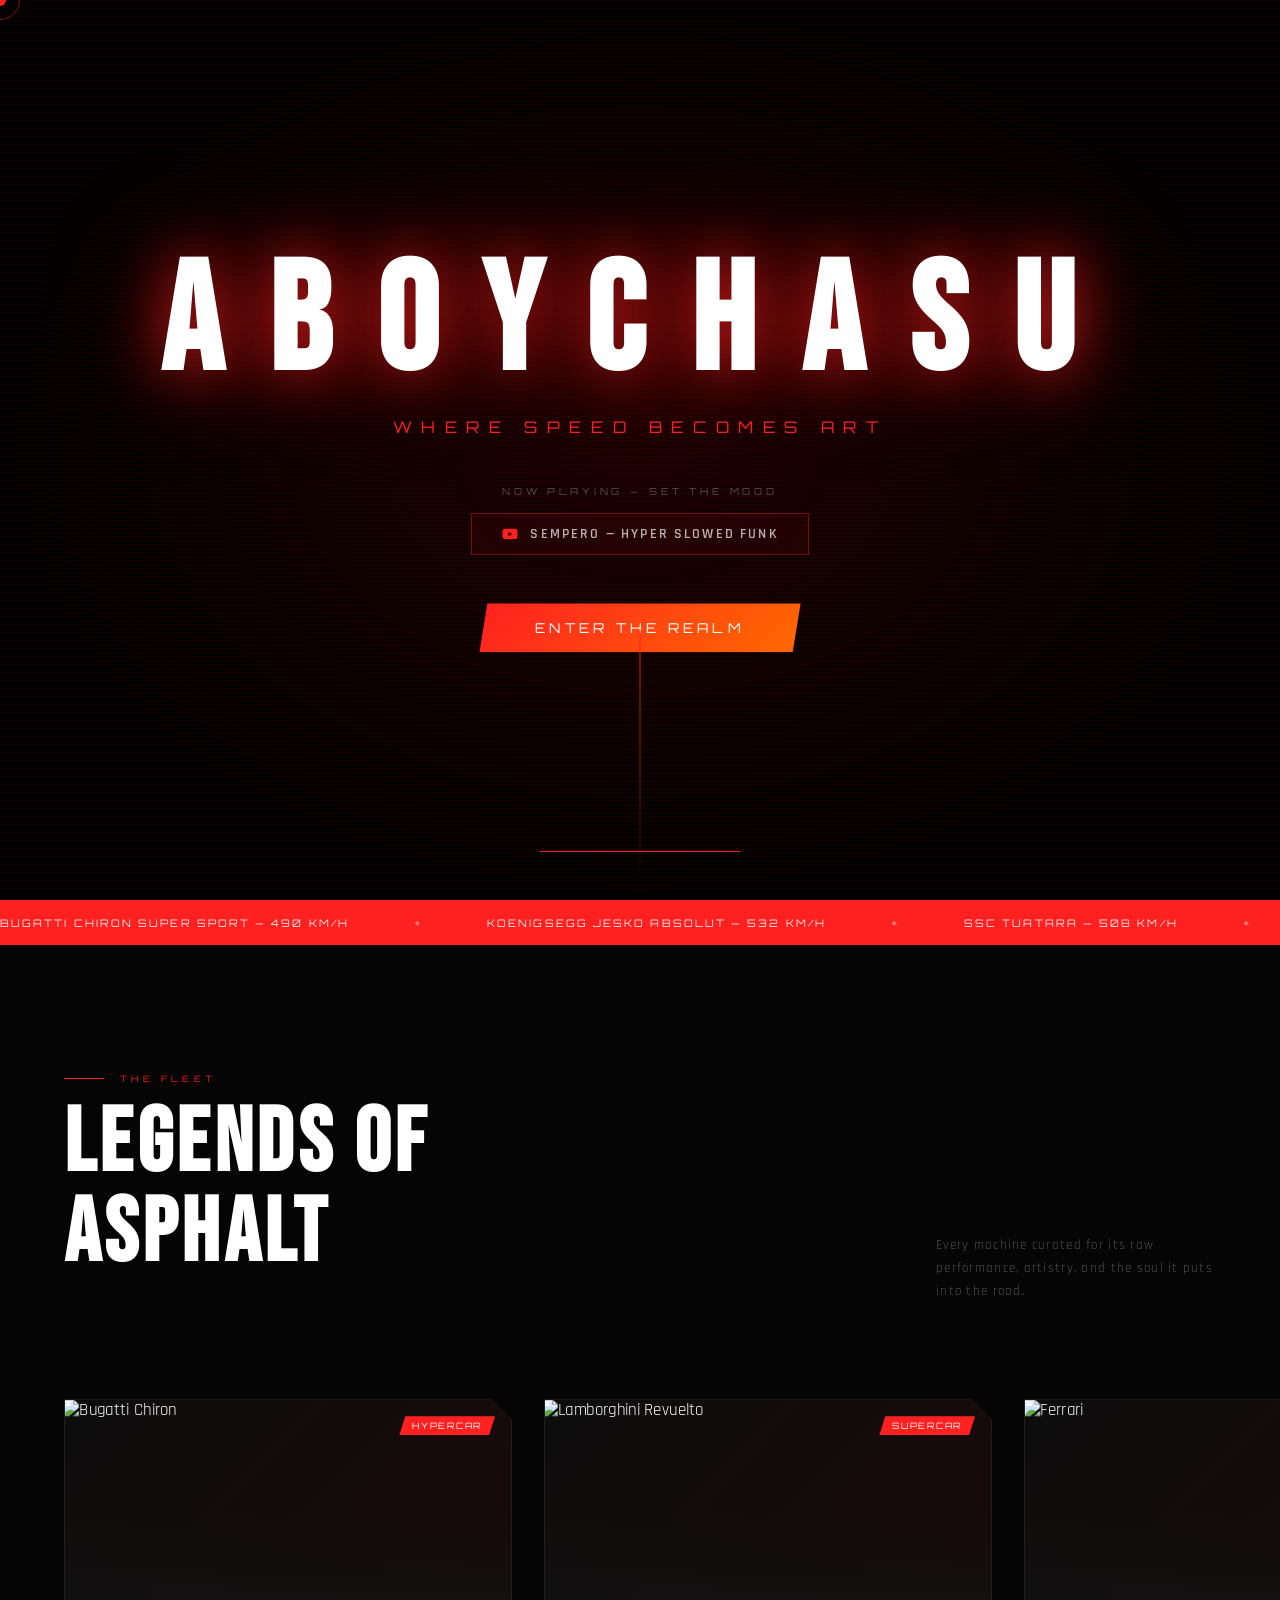
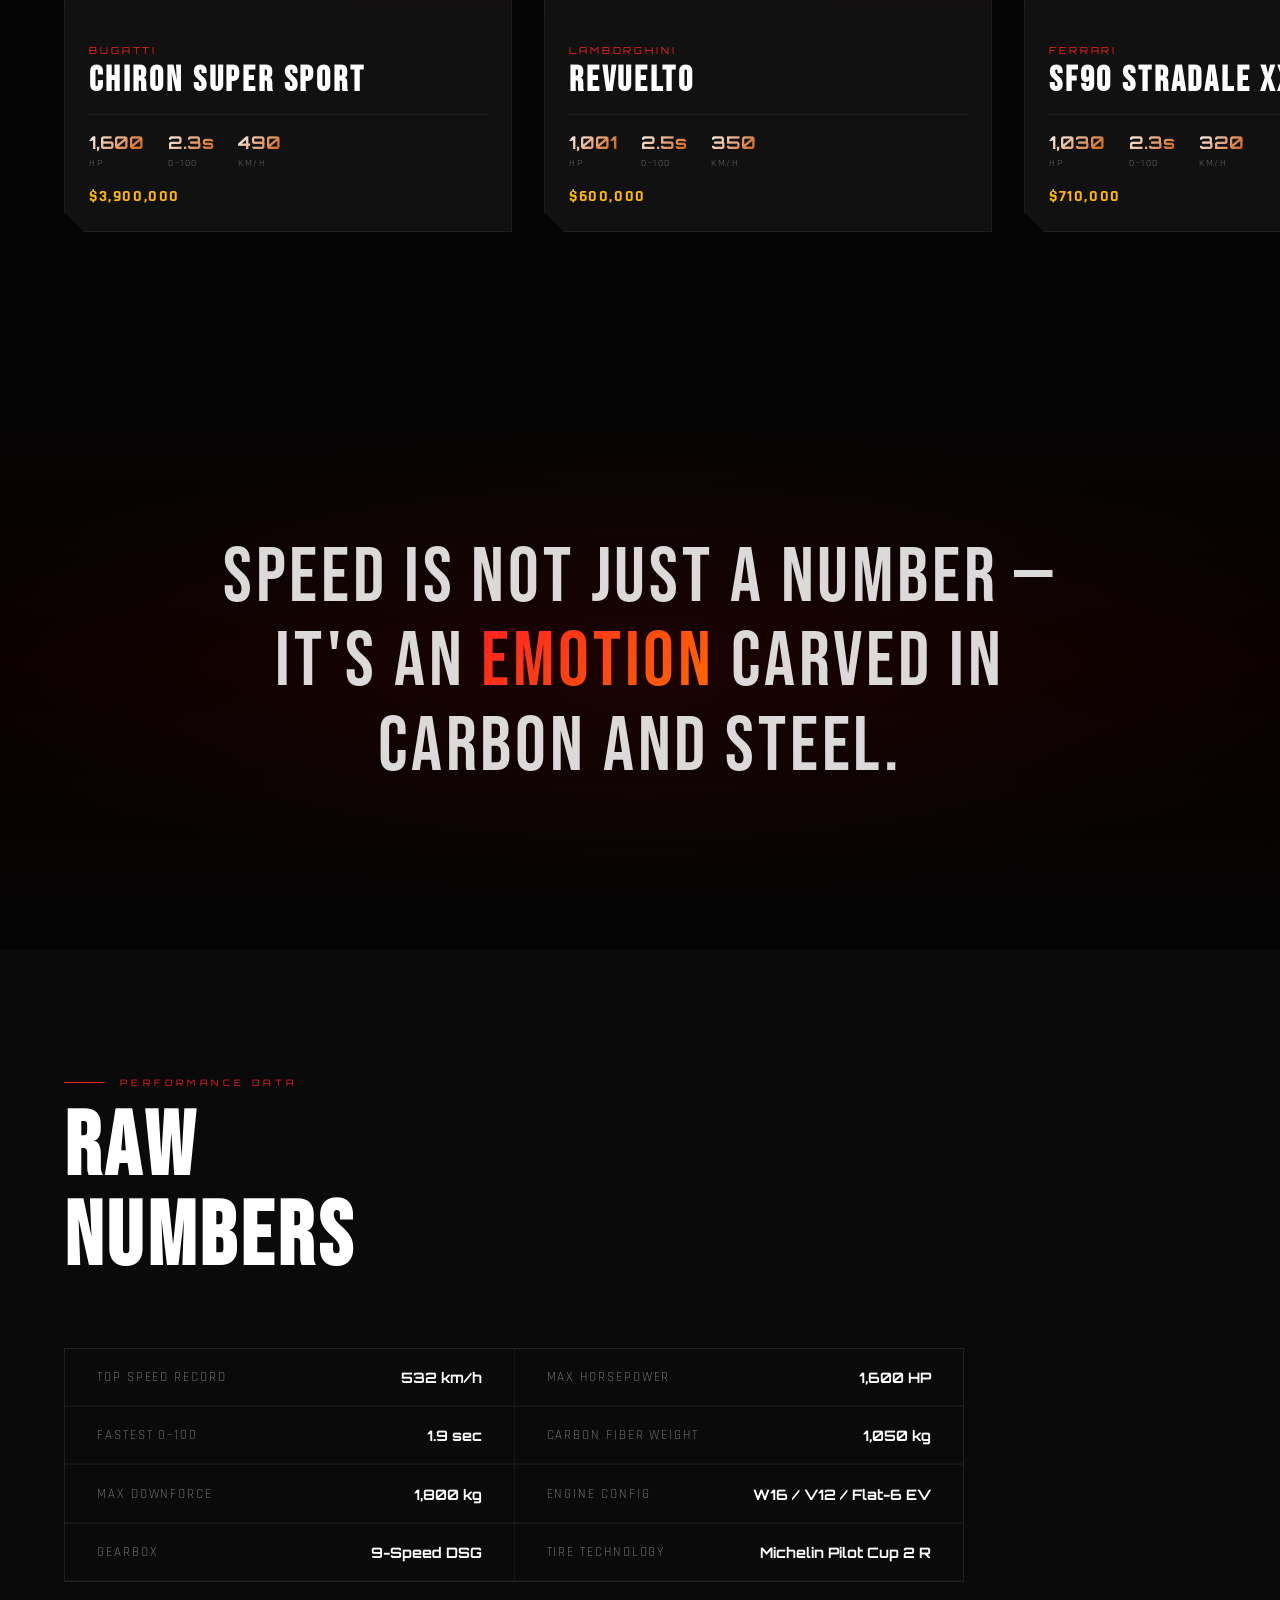
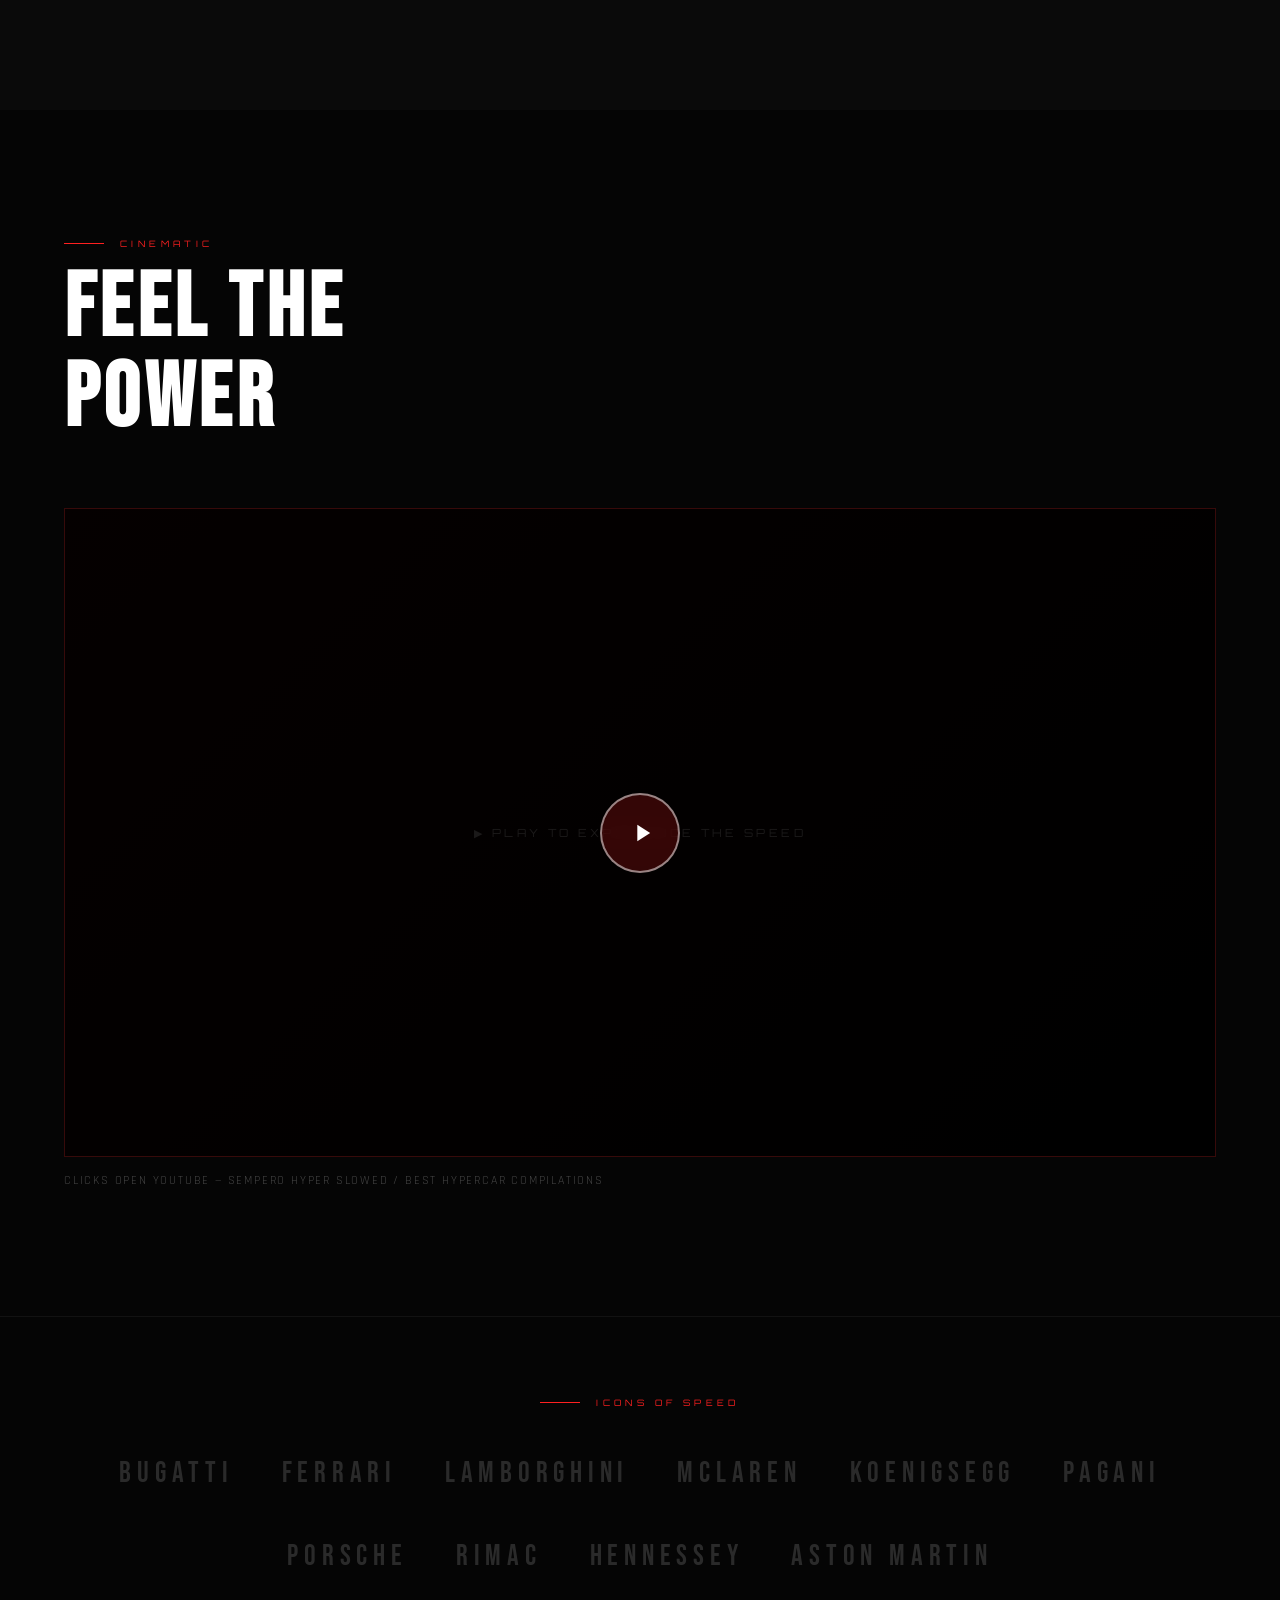
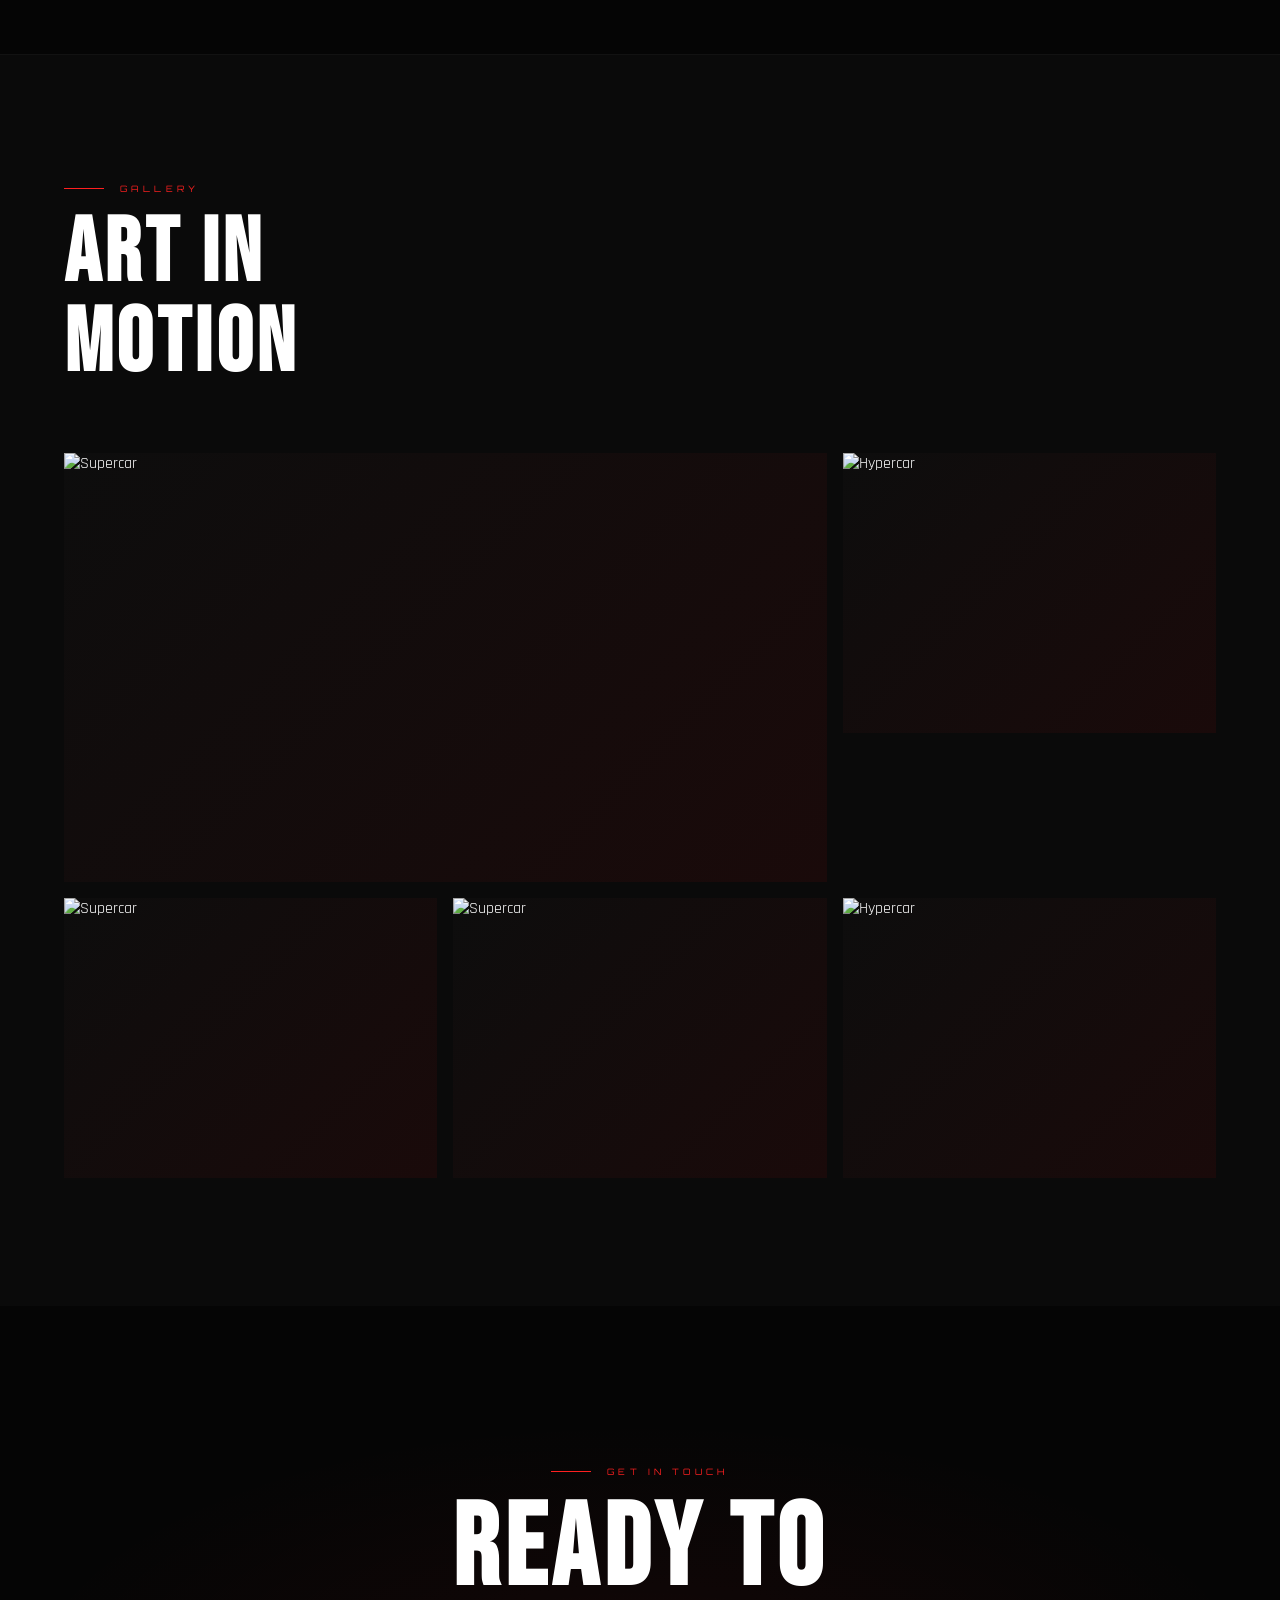
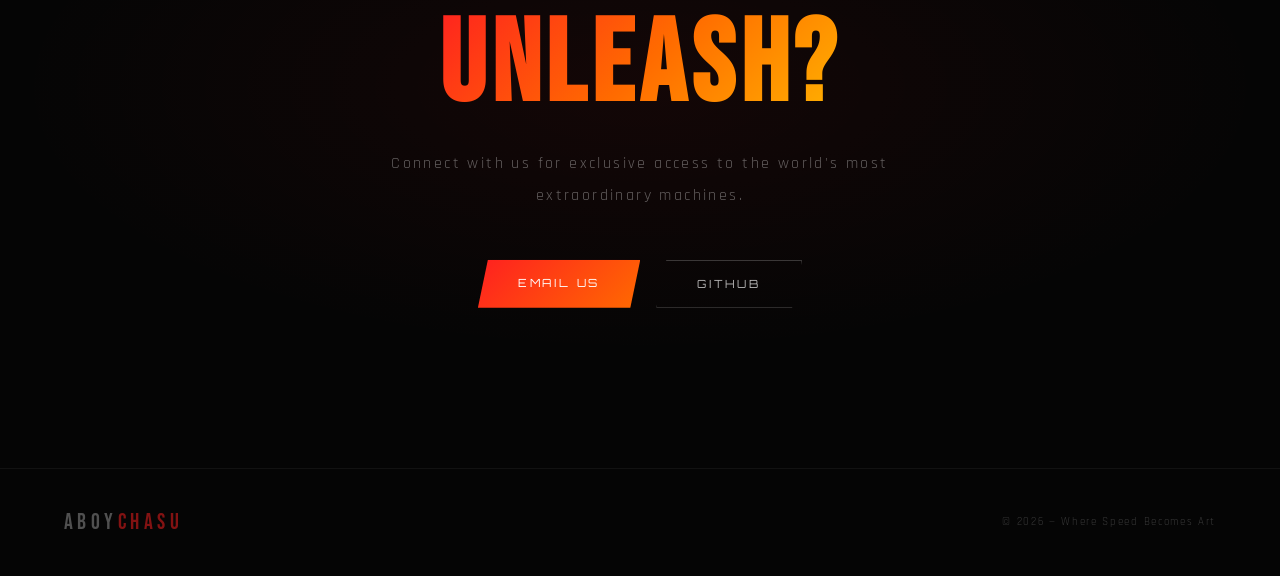
==== commit 7fd2a2ad: "add hypercar website" ====
--- a/index.html
+++ b/index.html
@@ -1,51 +1,1245 @@
 <!DOCTYPE html>
 <html lang="en">
 <head>
-    <meta charset="UTF-8">
-    <meta name="viewport" content="width=device-width, initial-scale=1.0">
-    <title>aboychasuu.com</title>
-    <link rel="stylesheet" href="style.css">
+<meta charset="UTF-8">
+<meta name="viewport" content="width=device-width, initial-scale=1.0">
+<title>ABOYCHASU — Hypercars Unleashed</title>
+<link href="https://fonts.googleapis.com/css2?family=Bebas+Neue&family=Rajdhani:wght@300;400;600;700&family=Orbitron:wght@400;700;900&display=swap" rel="stylesheet">
+<style>
+  :root {
+    --red: #FF2020;
+    --orange: #FF6A00;
+    --gold: #FFB800;
+    --dark: #050505;
+    --dark2: #0A0A0A;
+    --mid: #111;
+    --glass: rgba(255,255,255,0.03);
+    --glow: 0 0 40px rgba(255,32,32,0.4);
+  }
+
+  *, *::before, *::after { margin:0; padding:0; box-sizing:border-box; }
+
+  html { scroll-behavior: smooth; overflow-x: hidden; }
+
+  body {
+    background: var(--dark);
+    color: #fff;
+    font-family: 'Rajdhani', sans-serif;
+    overflow-x: hidden;
+    cursor: none;
+  }
+
+  /* ───── CUSTOM CURSOR ───── */
+  #cursor {
+    position: fixed; width: 12px; height: 12px;
+    background: var(--red); border-radius: 50%;
+    pointer-events: none; z-index: 9999;
+    transform: translate(-50%,-50%);
+    transition: transform 0.1s ease, width 0.3s, height 0.3s, background 0.3s;
+    mix-blend-mode: screen;
+  }
+  #cursor-ring {
+    position: fixed; width: 40px; height: 40px;
+    border: 1px solid rgba(255,32,32,0.5);
+    border-radius: 50%;
+    pointer-events: none; z-index: 9998;
+    transform: translate(-50%,-50%);
+    transition: all 0.15s ease;
+  }
+
+  /* ───── INTRO OVERLAY ───── */
+  #intro {
+    position: fixed; inset: 0; z-index: 9000;
+    background: #000;
+    display: flex; flex-direction: column;
+    align-items: center; justify-content: center;
+    overflow: hidden;
+    transition: opacity 1.2s ease, visibility 1.2s;
+  }
+  #intro.gone { opacity: 0; visibility: hidden; pointer-events: none; }
+
+  .intro-bg {
+    position: absolute; inset: 0;
+    background: radial-gradient(ellipse at center, #1a0000 0%, #000 70%);
+  }
+
+  .intro-scanlines {
+    position: absolute; inset: 0;
+    background: repeating-linear-gradient(0deg, transparent, transparent 2px, rgba(255,32,32,0.03) 2px, rgba(255,32,32,0.03) 4px);
+    pointer-events: none;
+  }
+
+  .intro-logo {
+    position: relative; text-align: center;
+    animation: introFadeIn 1.5s ease forwards;
+    opacity: 0;
+  }
+  .intro-logo h1 {
+    font-family: 'Bebas Neue', cursive;
+    font-size: clamp(4rem, 12vw, 10rem);
+    letter-spacing: 0.3em;
+    color: #fff;
+    text-shadow: 0 0 60px rgba(255,32,32,0.8), 0 0 120px rgba(255,32,32,0.4);
+    line-height: 1;
+  }
+  .intro-logo .tagline {
+    font-family: 'Orbitron', monospace;
+    font-size: clamp(0.6rem, 1.5vw, 1rem);
+    letter-spacing: 0.6em;
+    color: var(--red);
+    margin-top: 1rem;
+    text-transform: uppercase;
+  }
+
+  .intro-line {
+    position: absolute; bottom: 0; left: 50%;
+    transform: translateX(-50%);
+    width: 1px; height: 0;
+    background: linear-gradient(to bottom, var(--red), transparent);
+    animation: introLine 2s 1s ease forwards;
+  }
+  @keyframes introLine { to { height: 30vh; } }
+  @keyframes introFadeIn { to { opacity: 1; } }
+
+  .intro-youtube {
+    position: relative; margin-top: 3rem;
+    display: flex; flex-direction: column; align-items: center; gap: 1rem;
+    animation: introFadeIn 1.5s 0.8s ease forwards; opacity: 0;
+  }
+  .intro-youtube p {
+    font-family: 'Orbitron', monospace;
+    font-size: 0.6rem; letter-spacing: 0.4em;
+    color: rgba(255,255,255,0.3); text-transform: uppercase;
+  }
+  .yt-btn {
+    display: inline-flex; align-items: center; gap: 0.7rem;
+    padding: 0.7rem 1.8rem;
+    border: 1px solid rgba(255,32,32,0.4);
+    color: rgba(255,255,255,0.7);
+    font-family: 'Rajdhani', sans-serif; font-size: 0.9rem;
+    font-weight: 600; letter-spacing: 0.15em;
+    text-decoration: none; text-transform: uppercase;
+    background: rgba(255,32,32,0.06);
+    backdrop-filter: blur(10px);
+    transition: all 0.3s ease;
+    cursor: none;
+  }
+  .yt-btn:hover { background: rgba(255,32,32,0.2); border-color: var(--red); color: #fff; }
+  .yt-btn svg { width: 18px; height: 18px; fill: var(--red); }
+
+  .enter-btn {
+    margin-top: 3rem;
+    padding: 1rem 3.5rem;
+    background: linear-gradient(135deg, var(--red), var(--orange));
+    border: none; color: #fff;
+    font-family: 'Orbitron', monospace; font-size: 0.85rem;
+    letter-spacing: 0.3em; text-transform: uppercase;
+    cursor: none;
+    clip-path: polygon(8px 0%, 100% 0%, calc(100% - 8px) 100%, 0% 100%);
+    animation: introFadeIn 1s 1.5s ease forwards; opacity: 0;
+    transition: all 0.3s ease;
+    box-shadow: 0 0 30px rgba(255,32,32,0.4);
+  }
+  .enter-btn:hover { transform: scale(1.05); box-shadow: 0 0 50px rgba(255,32,32,0.7); }
+
+  /* ───── LOADING BAR ───── */
+  .intro-progress {
+    position: absolute; bottom: 3rem;
+    width: 200px; height: 1px;
+    background: rgba(255,255,255,0.1);
+  }
+  .intro-progress-fill {
+    height: 100%; background: var(--red);
+    animation: progressFill 2.5s ease forwards;
+    width: 0;
+  }
+  @keyframes progressFill { to { width: 100%; } }
+
+  /* ───── NAVBAR ───── */
+  nav {
+    position: fixed; top: 0; left: 0; right: 0; z-index: 1000;
+    padding: 1.5rem 3rem;
+    display: flex; align-items: center; justify-content: space-between;
+    background: linear-gradient(to bottom, rgba(0,0,0,0.9), transparent);
+    backdrop-filter: blur(0px);
+    transition: all 0.4s ease;
+  }
+  nav.scrolled {
+    background: rgba(5,5,5,0.95);
+    backdrop-filter: blur(20px);
+    border-bottom: 1px solid rgba(255,32,32,0.15);
+  }
+  .nav-logo {
+    font-family: 'Bebas Neue', cursive;
+    font-size: 1.8rem; letter-spacing: 0.2em;
+    color: #fff;
+    text-shadow: 0 0 20px rgba(255,32,32,0.5);
+  }
+  .nav-logo span { color: var(--red); }
+  .nav-links { display: flex; gap: 2.5rem; list-style: none; }
+  .nav-links a {
+    color: rgba(255,255,255,0.6);
+    text-decoration: none;
+    font-family: 'Orbitron', monospace; font-size: 0.65rem;
+    letter-spacing: 0.25em; text-transform: uppercase;
+    transition: color 0.3s;
+    cursor: none;
+  }
+  .nav-links a:hover { color: var(--red); }
+
+  /* ───── HERO ───── */
+  #hero {
+    position: relative; height: 100vh;
+    display: flex; align-items: center; justify-content: center;
+    overflow: hidden;
+  }
+
+  .hero-bg {
+    position: absolute; inset: 0;
+    background: 
+      radial-gradient(ellipse 80% 60% at 50% 60%, rgba(255,32,32,0.12) 0%, transparent 70%),
+      radial-gradient(ellipse 60% 40% at 80% 80%, rgba(255,106,0,0.08) 0%, transparent 60%),
+      #050505;
+  }
+
+  /* 3D Grid Floor */
+  .hero-grid {
+    position: absolute; bottom: 0; left: 0; right: 0; height: 50vh;
+    background-image: 
+      linear-gradient(rgba(255,32,32,0.15) 1px, transparent 1px),
+      linear-gradient(90deg, rgba(255,32,32,0.15) 1px, transparent 1px);
+    background-size: 60px 60px;
+    transform: perspective(600px) rotateX(60deg);
+    transform-origin: bottom center;
+    mask-image: linear-gradient(to top, rgba(0,0,0,1) 0%, transparent 100%);
+    animation: gridPulse 4s ease-in-out infinite;
+  }
+  @keyframes gridPulse {
+    0%, 100% { opacity: 0.5; }
+    50% { opacity: 1; }
+  }
+
+  /* Moving grid lines */
+  .hero-grid::after {
+    content: '';
+    position: absolute; inset: 0;
+    background-image: linear-gradient(rgba(255,32,32,0.3) 1px, transparent 1px);
+    background-size: 60px 60px;
+    animation: gridMove 3s linear infinite;
+  }
+  @keyframes gridMove {
+    0% { background-position: 0 0; }
+    100% { background-position: 0 60px; }
+  }
+
+  .hero-content {
+    position: relative; text-align: center;
+    z-index: 10;
+  }
+
+  .hero-eyebrow {
+    font-family: 'Orbitron', monospace; font-size: 0.65rem;
+    letter-spacing: 0.6em; color: var(--red);
+    text-transform: uppercase; margin-bottom: 1.5rem;
+    animation: heroReveal 1s 0.2s ease both;
+  }
+
+  .hero-title {
+    font-family: 'Bebas Neue', cursive;
+    font-size: clamp(5rem, 14vw, 13rem);
+    line-height: 0.9;
+    letter-spacing: 0.05em;
+    animation: heroReveal 1s 0.4s ease both;
+  }
+  .hero-title .line2 {
+    display: block;
+    background: linear-gradient(135deg, var(--red), var(--orange), var(--gold));
+    -webkit-background-clip: text; -webkit-text-fill-color: transparent;
+    background-clip: text;
+    filter: drop-shadow(0 0 30px rgba(255,32,32,0.5));
+  }
+
+  .hero-sub {
+    margin-top: 1.5rem;
+    font-size: 1.1rem; letter-spacing: 0.2em;
+    color: rgba(255,255,255,0.4);
+    font-weight: 300; text-transform: uppercase;
+    animation: heroReveal 1s 0.6s ease both;
+  }
+
+  .hero-cta {
+    margin-top: 3rem;
+    display: flex; gap: 1.5rem; justify-content: center;
+    animation: heroReveal 1s 0.8s ease both;
+  }
+
+  .btn-primary {
+    padding: 1rem 2.5rem;
+    background: linear-gradient(135deg, var(--red), var(--orange));
+    color: #fff; border: none; cursor: none;
+    font-family: 'Orbitron', monospace; font-size: 0.7rem;
+    letter-spacing: 0.25em; text-transform: uppercase;
+    clip-path: polygon(10px 0%, 100% 0%, calc(100% - 10px) 100%, 0% 100%);
+    transition: all 0.3s ease;
+    box-shadow: 0 0 30px rgba(255,32,32,0.4);
+    text-decoration: none;
+  }
+  .btn-primary:hover { transform: scale(1.05); box-shadow: 0 0 60px rgba(255,32,32,0.7); }
+
+  .btn-ghost {
+    padding: 1rem 2.5rem;
+    background: transparent;
+    color: rgba(255,255,255,0.7);
+    border: 1px solid rgba(255,255,255,0.2);
+    cursor: none;
+    font-family: 'Orbitron', monospace; font-size: 0.7rem;
+    letter-spacing: 0.25em; text-transform: uppercase;
+    clip-path: polygon(10px 0%, 100% 0%, calc(100% - 10px) 100%, 0% 100%);
+    transition: all 0.3s ease;
+    text-decoration: none;
+  }
+  .btn-ghost:hover { border-color: var(--red); color: #fff; box-shadow: 0 0 30px rgba(255,32,32,0.2); }
+
+  @keyframes heroReveal {
+    from { opacity:0; transform: translateY(40px); }
+    to { opacity:1; transform: translateY(0); }
+  }
+
+  /* 3D floating car silhouette */
+  .hero-car-silhouette {
+    position: absolute; width: 100%; bottom: 18%;
+    display: flex; justify-content: center;
+    pointer-events: none; z-index: 5;
+    animation: carFloat 6s ease-in-out infinite;
+    filter: drop-shadow(0 20px 60px rgba(255,32,32,0.4));
+  }
+  @keyframes carFloat {
+    0%, 100% { transform: translateY(0px) rotateX(2deg); }
+    50% { transform: translateY(-20px) rotateX(-2deg); }
+  }
+
+  .car-svg { width: min(90vw, 900px); opacity: 0.9; }
+
+  /* Speed lines */
+  .speed-lines {
+    position: absolute; inset: 0; pointer-events: none;
+    overflow: hidden;
+  }
+  .speed-line {
+    position: absolute; height: 1px;
+    background: linear-gradient(to right, transparent, rgba(255,32,32,0.3), transparent);
+    animation: speedLine 2s linear infinite;
+    opacity: 0;
+  }
+  @keyframes speedLine {
+    0% { transform: translateX(-100%) scaleX(0.5); opacity: 0; }
+    10% { opacity: 1; }
+    90% { opacity: 1; }
+    100% { transform: translateX(100vw) scaleX(2); opacity: 0; }
+  }
+
+  /* Scroll indicator */
+  .scroll-indicator {
+    position: absolute; bottom: 2.5rem; left: 50%;
+    transform: translateX(-50%);
+    display: flex; flex-direction: column; align-items: center; gap: 0.5rem;
+    animation: heroReveal 1s 1.2s ease both;
+    z-index: 10;
+  }
+  .scroll-indicator span {
+    font-family: 'Orbitron', monospace; font-size: 0.5rem;
+    letter-spacing: 0.4em; color: rgba(255,255,255,0.3);
+    text-transform: uppercase;
+  }
+  .scroll-arrow {
+    width: 20px; height: 20px;
+    border-right: 1px solid rgba(255,32,32,0.6);
+    border-bottom: 1px solid rgba(255,32,32,0.6);
+    transform: rotate(45deg);
+    animation: scrollBounce 1.5s ease-in-out infinite;
+  }
+  @keyframes scrollBounce {
+    0%, 100% { transform: rotate(45deg) translateY(0); opacity: 1; }
+    50% { transform: rotate(45deg) translateY(6px); opacity: 0.4; }
+  }
+
+  /* ───── STATS TICKER ───── */
+  .ticker {
+    background: var(--red);
+    padding: 0.75rem 0; overflow: hidden;
+    white-space: nowrap;
+  }
+  .ticker-inner {
+    display: inline-flex; gap: 4rem;
+    animation: ticker 20s linear infinite;
+  }
+  .ticker-inner span {
+    font-family: 'Orbitron', monospace; font-size: 0.65rem;
+    letter-spacing: 0.2em; text-transform: uppercase;
+    color: rgba(255,255,255,0.9);
+  }
+  .ticker-inner .dot { color: rgba(255,255,255,0.4); }
+  @keyframes ticker { 0% { transform: translateX(0); } 100% { transform: translateX(-50%); } }
+
+  /* ───── SECTION BASE ───── */
+  section { position: relative; overflow: hidden; }
+
+  .section-label {
+    font-family: 'Orbitron', monospace; font-size: 0.55rem;
+    letter-spacing: 0.5em; color: var(--red);
+    text-transform: uppercase; margin-bottom: 1rem;
+    display: flex; align-items: center; gap: 1rem;
+  }
+  .section-label::before {
+    content: ''; display: block; width: 40px; height: 1px; background: var(--red);
+  }
+
+  .section-title {
+    font-family: 'Bebas Neue', cursive;
+    font-size: clamp(3rem, 7vw, 6rem);
+    line-height: 1; letter-spacing: 0.05em;
+    margin-bottom: 1.5rem;
+  }
+
+  /* ───── FEATURED CARS ───── */
+  #cars {
+    padding: 8rem 0 6rem;
+    background: var(--dark);
+  }
+
+  .cars-header {
+    padding: 0 5vw;
+    margin-bottom: 4rem;
+    display: flex; align-items: flex-end; justify-content: space-between;
+  }
+
+  /* Horizontal scroll car cards */
+  .cars-track-wrapper {
+    overflow: hidden; position: relative;
+  }
+  .cars-track {
+    display: flex; gap: 2rem;
+    padding: 2rem 5vw 3rem;
+    width: max-content;
+    transition: transform 0.6s cubic-bezier(0.25, 0.46, 0.45, 0.94);
+  }
+
+  .car-card {
+    position: relative; flex-shrink: 0;
+    width: clamp(300px, 35vw, 480px);
+    border: 1px solid rgba(255,255,255,0.06);
+    background: var(--mid);
+    overflow: hidden;
+    transition: transform 0.5s cubic-bezier(0.25, 0.46, 0.45, 0.94), box-shadow 0.5s ease;
+    clip-path: polygon(0 0, calc(100% - 20px) 0, 100% 20px, 100% 100%, 20px 100%, 0 calc(100% - 20px));
+  }
+  .car-card:hover {
+    transform: translateY(-12px) scale(1.02);
+    box-shadow: 0 30px 80px rgba(255,32,32,0.25), 0 0 0 1px rgba(255,32,32,0.3);
+  }
+  .car-card::before {
+    content: '';
+    position: absolute; inset: 0;
+    background: linear-gradient(135deg, rgba(255,32,32,0.05) 0%, transparent 60%);
+    opacity: 0; transition: opacity 0.4s;
+    z-index: 1;
+  }
+  .car-card:hover::before { opacity: 1; }
+
+  .car-img-wrap {
+    height: 220px; overflow: hidden;
+    background: linear-gradient(135deg, #0d0d0d, #1a0a0a);
+    position: relative;
+  }
+  .car-img-wrap::after {
+    content: '';
+    position: absolute; bottom: 0; left: 0; right: 0; height: 50%;
+    background: linear-gradient(to top, var(--mid), transparent);
+  }
+  .car-img-wrap img {
+    width: 100%; height: 100%; object-fit: cover;
+    transform: scale(1.05);
+    transition: transform 0.8s cubic-bezier(0.25, 0.46, 0.45, 0.94);
+    filter: saturate(0.9) contrast(1.1);
+  }
+  .car-card:hover .car-img-wrap img { transform: scale(1.15); }
+
+  .car-badge {
+    position: absolute; top: 1rem; right: 1rem; z-index: 5;
+    padding: 0.25rem 0.8rem;
+    background: var(--red); color: #fff;
+    font-family: 'Orbitron', monospace; font-size: 0.55rem;
+    letter-spacing: 0.2em; text-transform: uppercase;
+    clip-path: polygon(6px 0%, 100% 0%, calc(100% - 6px) 100%, 0% 100%);
+  }
+
+  .car-info { padding: 1.5rem; position: relative; z-index: 2; }
+  .car-make {
+    font-family: 'Orbitron', monospace; font-size: 0.6rem;
+    letter-spacing: 0.3em; color: var(--red); text-transform: uppercase;
+    margin-bottom: 0.4rem;
+  }
+  .car-name {
+    font-family: 'Bebas Neue', cursive; font-size: 2.2rem;
+    letter-spacing: 0.08em; line-height: 1;
+    margin-bottom: 0.5rem;
+  }
+  .car-specs {
+    display: flex; gap: 1.5rem; margin: 1rem 0;
+    border-top: 1px solid rgba(255,255,255,0.06);
+    padding-top: 1rem;
+  }
+  .car-spec { display: flex; flex-direction: column; gap: 0.2rem; }
+  .spec-val {
+    font-family: 'Orbitron', monospace; font-size: 1.1rem; font-weight: 700;
+    background: linear-gradient(135deg, #fff, rgba(255,106,0,0.8));
+    -webkit-background-clip: text; -webkit-text-fill-color: transparent;
+    background-clip: text;
+  }
+  .spec-key {
+    font-size: 0.65rem; letter-spacing: 0.15em;
+    color: rgba(255,255,255,0.35); text-transform: uppercase;
+  }
+
+  .car-price {
+    font-family: 'Rajdhani', sans-serif; font-size: 1rem; font-weight: 700;
+    color: var(--gold); letter-spacing: 0.1em;
+  }
+
+  /* ───── PARALLAX QUOTE ───── */
+  #quote {
+    padding: 10rem 5vw;
+    background: linear-gradient(to bottom, var(--dark), #0a0000, var(--dark));
+    text-align: center; overflow: hidden;
+    position: relative;
+  }
+  #quote::before {
+    content: '';
+    position: absolute; inset: 0;
+    background: radial-gradient(ellipse 80% 60% at 50% 50%, rgba(255,32,32,0.07) 0%, transparent 70%);
+  }
+  .quote-text {
+    font-family: 'Bebas Neue', cursive;
+    font-size: clamp(2.5rem, 6vw, 5.5rem);
+    line-height: 1.1; letter-spacing: 0.05em;
+    color: rgba(255,255,255,0.85);
+    position: relative;
+    transform: translateY(60px); opacity: 0;
+    transition: all 1.2s cubic-bezier(0.25, 0.46, 0.45, 0.94);
+  }
+  .quote-text.visible { transform: translateY(0); opacity: 1; }
+  .quote-text em {
+    font-style: normal;
+    background: linear-gradient(135deg, var(--red), var(--orange));
+    -webkit-background-clip: text; -webkit-text-fill-color: transparent;
+    background-clip: text;
+  }
+
+  /* ───── SPECS TABLE ───── */
+  #specs {
+    padding: 8rem 5vw;
+    background: var(--dark2);
+  }
+  .specs-grid {
+    display: grid; grid-template-columns: 1fr 1fr;
+    gap: 1px; background: rgba(255,255,255,0.05);
+    border: 1px solid rgba(255,255,255,0.05);
+    margin-top: 4rem;
+    max-width: 900px;
+  }
+  .spec-row {
+    display: flex; justify-content: space-between; align-items: center;
+    padding: 1.2rem 2rem; background: var(--dark2);
+    border-bottom: 1px solid rgba(255,255,255,0.04);
+    transform: translateX(-30px); opacity: 0;
+    transition: all 0.6s cubic-bezier(0.25, 0.46, 0.45, 0.94);
+  }
+  .spec-row.visible { transform: translateX(0); opacity: 1; }
+  .spec-row:hover { background: rgba(255,32,32,0.05); }
+  .spec-name { font-size: 0.8rem; letter-spacing: 0.15em; color: rgba(255,255,255,0.4); text-transform: uppercase; }
+  .spec-value { font-family: 'Orbitron', monospace; font-size: 0.9rem; font-weight: 700; color: #fff; }
+
+  /* ───── VIDEO SECTION ───── */
+  #experience {
+    padding: 8rem 5vw;
+    background: var(--dark);
+  }
+
+  .video-container {
+    position: relative; margin-top: 4rem;
+    border: 1px solid rgba(255,32,32,0.2);
+    overflow: hidden;
+    transform: scale(0.95); opacity: 0;
+    transition: all 1s cubic-bezier(0.25, 0.46, 0.45, 0.94);
+  }
+  .video-container.visible { transform: scale(1); opacity: 1; }
+
+  .video-overlay {
+    position: absolute; inset: 0;
+    background: rgba(0,0,0,0.5);
+    display: flex; align-items: center; justify-content: center;
+    z-index: 5;
+    transition: background 0.4s;
+    cursor: none;
+  }
+  .video-overlay:hover { background: rgba(0,0,0,0.3); }
+
+  .play-btn {
+    width: 80px; height: 80px;
+    border: 2px solid rgba(255,255,255,0.5);
+    border-radius: 50%;
+    display: flex; align-items: center; justify-content: center;
+    transition: all 0.3s ease;
+    backdrop-filter: blur(10px);
+    background: rgba(255,32,32,0.2);
+  }
+  .play-btn:hover { transform: scale(1.1); border-color: var(--red); background: rgba(255,32,32,0.4); }
+  .play-btn svg { width: 28px; height: 28px; fill: #fff; margin-left: 4px; }
+
+  .video-frame {
+    width: 100%; aspect-ratio: 16/9;
+    background: linear-gradient(135deg, #0a0000, #000);
+    display: flex; align-items: center; justify-content: center;
+    font-family: 'Orbitron', monospace; font-size: 0.7rem;
+    letter-spacing: 0.3em; color: rgba(255,255,255,0.2);
+    text-transform: uppercase;
+  }
+  iframe.video-frame { border: none; }
+
+  /* ───── BRANDS ───── */
+  #brands {
+    padding: 5rem 5vw;
+    border-top: 1px solid rgba(255,255,255,0.05);
+    border-bottom: 1px solid rgba(255,255,255,0.05);
+  }
+  .brands-grid {
+    display: flex; flex-wrap: wrap; gap: 3rem;
+    align-items: center; justify-content: center;
+    margin-top: 3rem;
+  }
+  .brand-item {
+    font-family: 'Bebas Neue', cursive;
+    font-size: clamp(1.2rem, 2.5vw, 1.8rem);
+    letter-spacing: 0.2em;
+    color: rgba(255,255,255,0.15);
+    transition: all 0.4s ease; cursor: none;
+  }
+  .brand-item:hover { color: rgba(255,255,255,0.8); text-shadow: 0 0 30px rgba(255,32,32,0.4); }
+
+  /* ───── GALLERY ───── */
+  #gallery {
+    padding: 8rem 5vw;
+    background: var(--dark2);
+  }
+  .gallery-grid {
+    display: grid;
+    grid-template-columns: repeat(3, 1fr);
+    grid-template-rows: auto auto;
+    gap: 1rem; margin-top: 4rem;
+  }
+  .gallery-item {
+    overflow: hidden; position: relative;
+    background: linear-gradient(135deg, #0d0d0d, #1a0a0a);
+    aspect-ratio: 4/3;
+    transform: scale(0.9); opacity: 0;
+    transition: all 0.8s cubic-bezier(0.25, 0.46, 0.45, 0.94);
+  }
+  .gallery-item.visible { transform: scale(1); opacity: 1; }
+  .gallery-item:first-child {
+    grid-column: span 2; grid-row: span 1;
+    aspect-ratio: 16/9;
+  }
+  .gallery-item img {
+    width: 100%; height: 100%; object-fit: cover;
+    transition: transform 0.8s cubic-bezier(0.25, 0.46, 0.45, 0.94);
+    filter: saturate(0.9);
+  }
+  .gallery-item:hover img { transform: scale(1.1); }
+  .gallery-item::after {
+    content: '';
+    position: absolute; inset: 0;
+    background: linear-gradient(to top, rgba(255,32,32,0.2), transparent 50%);
+    opacity: 0; transition: opacity 0.4s;
+  }
+  .gallery-item:hover::after { opacity: 1; }
+
+  /* ───── CONTACT / CTA ───── */
+  #contact {
+    padding: 10rem 5vw;
+    background: var(--dark);
+    text-align: center;
+    position: relative;
+  }
+  #contact::before {
+    content: '';
+    position: absolute; inset: 0;
+    background: radial-gradient(ellipse 70% 50% at 50% 50%, rgba(255,32,32,0.06) 0%, transparent 70%);
+  }
+  .contact-title {
+    font-family: 'Bebas Neue', cursive;
+    font-size: clamp(3.5rem, 9vw, 8rem);
+    letter-spacing: 0.05em; line-height: 1;
+  }
+  .contact-title span {
+    background: linear-gradient(135deg, var(--red), var(--orange), var(--gold));
+    -webkit-background-clip: text; -webkit-text-fill-color: transparent;
+    background-clip: text;
+  }
+
+  /* ───── FOOTER ───── */
+  footer {
+    padding: 2.5rem 5vw;
+    border-top: 1px solid rgba(255,255,255,0.05);
+    display: flex; align-items: center; justify-content: space-between;
+  }
+  .footer-logo {
+    font-family: 'Bebas Neue', cursive; font-size: 1.4rem; letter-spacing: 0.2em;
+    color: rgba(255,255,255,0.3);
+  }
+  .footer-logo span { color: rgba(255,32,32,0.5); }
+  footer p { font-size: 0.7rem; letter-spacing: 0.15em; color: rgba(255,255,255,0.2); }
+
+  /* ───── 3D PARALLAX DEPTH ───── */
+  .depth-layer { transform-style: preserve-3d; }
+
+  /* ───── REVEAL ANIMATIONS ───── */
+  .reveal {
+    transform: translateY(50px); opacity: 0;
+    transition: all 0.9s cubic-bezier(0.25, 0.46, 0.45, 0.94);
+  }
+  .reveal.visible { transform: translateY(0); opacity: 1; }
+  .reveal-delay-1 { transition-delay: 0.15s; }
+  .reveal-delay-2 { transition-delay: 0.3s; }
+  .reveal-delay-3 { transition-delay: 0.45s; }
+
+  /* ───── SCROLLBAR ───── */
+  ::-webkit-scrollbar { width: 3px; }
+  ::-webkit-scrollbar-track { background: var(--dark); }
+  ::-webkit-scrollbar-thumb { background: var(--red); border-radius: 2px; }
+
+  /* ───── RESPONSIVE ───── */
+  @media (max-width: 768px) {
+    nav { padding: 1.2rem 1.5rem; }
+    .nav-links { display: none; }
+    .cars-header { flex-direction: column; align-items: flex-start; gap: 1rem; }
+    .gallery-grid { grid-template-columns: 1fr 1fr; }
+    .gallery-item:first-child { grid-column: span 2; }
+    .specs-grid { grid-template-columns: 1fr; }
+    footer { flex-direction: column; gap: 1rem; text-align: center; }
+  }
+</style>
 </head>
 <body>
-    <div class="bubble-bg">
-        <span style="--size:140; --left:10%; --top:15%; --delay:0s; --duration:16s;"></span>
-        <span style="--size:70; --left:80%; --top:10%; --delay:1.5s; --duration:12s;"></span>
-        <span style="--size:100; --left:25%; --top:70%; --delay:3s; --duration:18s;"></span>
-        <span style="--size:60; --left:65%; --top:55%; --delay:2s; --duration:14s;"></span>
-        <span style="--size:40; --left:55%; --top:25%; --delay:4s; --duration:20s;"></span>
-        <span style="--size:90; --left:85%; --top:75%; --delay:1s; --duration:22s;"></span>
+
+<!-- Custom Cursor -->
+<div id="cursor"></div>
+<div id="cursor-ring"></div>
+
+<!-- ── INTRO SCREEN ── -->
+<div id="intro">
+  <div class="intro-bg"></div>
+  <div class="intro-scanlines"></div>
+
+  <div class="intro-logo">
+    <h1>ABOYCHASU</h1>
+    <p class="tagline">Where Speed Becomes Art</p>
+  </div>
+
+  <div class="intro-youtube">
+    <p>Now Playing — Set the Mood</p>
+    <a href="https://www.youtube.com/results?search_query=sempero+hyper+slowed+funk" target="_blank" class="yt-btn">
+      <svg viewBox="0 0 24 24" xmlns="http://www.w3.org/2000/svg"><path d="M21.8 8s-.2-1.4-.8-2c-.8-.8-1.6-.8-2-.9C16.6 5 12 5 12 5s-4.6 0-7 .1c-.4.1-1.3.1-2 .9-.6.6-.8 2-.8 2S2 9.6 2 11.2v1.5c0 1.6.2 3.2.2 3.2s.2 1.4.8 2c.8.8 1.8.8 2.2.8C6.8 19 12 19 12 19s4.6 0 7-.2c.4-.1 1.3-.1 2-.9.6-.6.8-2 .8-2s.2-1.6.2-3.2v-1.5C22 9.6 21.8 8 21.8 8zM9.75 14.85v-5.5l5.5 2.75-5.5 2.75z"/></svg>
+      Sempero — Hyper Slowed Funk
+    </a>
+  </div>
+
+  <button class="enter-btn" onclick="enterSite()">ENTER THE REALM</button>
+
+  <div class="intro-progress"><div class="intro-progress-fill"></div></div>
+  <div class="intro-line"></div>
+</div>
+
+<!-- ── NAVBAR ── -->
+<nav id="navbar">
+  <div class="nav-logo">ABOY<span>CHASU</span></div>
+  <ul class="nav-links">
+    <li><a href="#cars">Fleet</a></li>
+    <li><a href="#specs">Specs</a></li>
+    <li><a href="#experience">Experience</a></li>
+    <li><a href="#gallery">Gallery</a></li>
+    <li><a href="#contact">Contact</a></li>
+  </ul>
+</nav>
+
+<!-- ── HERO ── -->
+<section id="hero">
+  <div class="hero-bg"></div>
+  <div class="hero-grid"></div>
+
+  <!-- Speed Lines -->
+  <div class="speed-lines" id="speedLines"></div>
+
+  <div class="hero-content">
+    <p class="hero-eyebrow">Beyond Human Limits</p>
+    <h1 class="hero-title">
+      SUPER &amp;
+      <span class="line2">HYPERCARS</span>
+    </h1>
+    <p class="hero-sub">The finest machines ever engineered</p>
+    <div class="hero-cta">
+      <a href="#cars" class="btn-primary">Explore Fleet</a>
+      <a href="#experience" class="btn-ghost">Watch Films</a>
     </div>
-    <div class="watermark">Aboychasuu.com</div>
-    <header>
-        <h1>Aboychasuu.com</h1>
-        <p class="subtitle">Explore the gallery below and enjoy bold visuals.</p>
-        <div class="tabs">
-            <button id="homeTab" class="tab active">Home</button>
-            <button id="galleryTab" class="tab">Gallery</button>
+  </div>
+
+  <!-- Car Silhouette SVG -->
+  <div class="hero-car-silhouette">
+    <svg class="car-svg" viewBox="0 0 900 260" xmlns="http://www.w3.org/2000/svg">
+      <defs>
+        <linearGradient id="carGrad" x1="0%" y1="0%" x2="100%" y2="100%">
+          <stop offset="0%" style="stop-color:#FF2020;stop-opacity:0.6"/>
+          <stop offset="50%" style="stop-color:#FF6A00;stop-opacity:0.4"/>
+          <stop offset="100%" style="stop-color:#FFB800;stop-opacity:0.2"/>
+        </linearGradient>
+        <linearGradient id="glowGrad" x1="0%" y1="100%" x2="0%" y2="0%">
+          <stop offset="0%" style="stop-color:#FF2020;stop-opacity:0.8"/>
+          <stop offset="100%" style="stop-color:#FF2020;stop-opacity:0"/>
+        </linearGradient>
+        <filter id="glow">
+          <feGaussianBlur stdDeviation="4" result="blur"/>
+          <feMerge><feMergeNode in="blur"/><feMergeNode in="SourceGraphic"/></feMerge>
+        </filter>
+      </defs>
+      <!-- Car body - hypercar silhouette -->
+      <g filter="url(#glow)">
+        <!-- Body -->
+        <path d="M80 180 L130 180 L165 120 L220 90 L290 72 L420 65 L560 68 L640 80 L700 100 L740 130 L780 160 L820 180 L830 180 L830 200 L80 200 Z" fill="url(#carGrad)" stroke="rgba(255,106,0,0.6)" stroke-width="1.5"/>
+        <!-- Windshield -->
+        <path d="M290 72 L340 68 L440 65 L540 67 L580 75 L600 95 L560 105 L300 105 Z" fill="rgba(150,200,255,0.15)" stroke="rgba(255,255,255,0.3)" stroke-width="1"/>
+        <!-- Rear window -->
+        <path d="M600 95 L640 80 L700 100 L720 115 L660 115 Z" fill="rgba(150,200,255,0.1)" stroke="rgba(255,255,255,0.2)" stroke-width="1"/>
+        <!-- Side windows -->
+        <path d="M300 105 L560 105 L565 115 L295 115 Z" fill="rgba(150,200,255,0.08)" stroke="rgba(255,255,255,0.15)" stroke-width="0.5"/>
+        <!-- Rear wing -->
+        <path d="M730 90 L760 75 L800 75 L810 90 L760 92 Z" fill="rgba(255,32,32,0.5)" stroke="rgba(255,32,32,0.8)" stroke-width="1"/>
+        <!-- Front splitter -->
+        <path d="M80 180 L140 195 L165 185 L130 180 Z" fill="rgba(255,32,32,0.4)" stroke="rgba(255,32,32,0.6)" stroke-width="0.5"/>
+        <!-- Wheels -->
+        <circle cx="205" cy="200" r="40" fill="rgba(20,20,20,0.9)" stroke="rgba(255,32,32,0.6)" stroke-width="2"/>
+        <circle cx="205" cy="200" r="28" fill="none" stroke="rgba(255,106,0,0.4)" stroke-width="1"/>
+        <circle cx="205" cy="200" r="14" fill="rgba(255,32,32,0.2)" stroke="rgba(255,32,32,0.5)" stroke-width="1.5"/>
+        <circle cx="680" cy="200" r="40" fill="rgba(20,20,20,0.9)" stroke="rgba(255,32,32,0.6)" stroke-width="2"/>
+        <circle cx="680" cy="200" r="28" fill="none" stroke="rgba(255,106,0,0.4)" stroke-width="1"/>
+        <circle cx="680" cy="200" r="14" fill="rgba(255,32,32,0.2)" stroke="rgba(255,32,32,0.5)" stroke-width="1.5"/>
+        <!-- Headlights -->
+        <ellipse cx="110" cy="170" rx="18" ry="6" fill="rgba(255,200,100,0.7)" filter="url(#glow)"/>
+        <line x1="80" y1="170" x2="20" y2="165" stroke="rgba(255,220,150,0.3)" stroke-width="8" stroke-linecap="round"/>
+        <!-- Tail lights -->
+        <ellipse cx="820" cy="170" rx="10" ry="5" fill="rgba(255,20,20,0.9)" filter="url(#glow)"/>
+        <!-- Ground glow -->
+        <ellipse cx="450" cy="240" rx="380" ry="18" fill="url(#glowGrad)" opacity="0.6"/>
+      </g>
+    </svg>
+  </div>
+
+  <div class="scroll-indicator">
+    <span>Scroll</span>
+    <div class="scroll-arrow"></div>
+  </div>
+</section>
+
+<!-- ── TICKER ── -->
+<div class="ticker">
+  <div class="ticker-inner">
+    <span>Bugatti Chiron Super Sport — 490 km/h</span>
+    <span class="dot">✦</span>
+    <span>Koenigsegg Jesko Absolut — 532 km/h</span>
+    <span class="dot">✦</span>
+    <span>SSC Tuatara — 508 km/h</span>
+    <span class="dot">✦</span>
+    <span>Hennessey Venom F5 — 500 km/h</span>
+    <span class="dot">✦</span>
+    <span>Rimac Nevera — 412 km/h</span>
+    <span class="dot">✦</span>
+    <span>Ferrari SF90 XX — 320+ km/h</span>
+    <span class="dot">✦</span>
+    <span>McLaren P1 — 350 km/h</span>
+    <span class="dot">✦</span>
+    <!-- Duplicate for seamless loop -->
+    <span>Bugatti Chiron Super Sport — 490 km/h</span>
+    <span class="dot">✦</span>
+    <span>Koenigsegg Jesko Absolut — 532 km/h</span>
+    <span class="dot">✦</span>
+    <span>SSC Tuatara — 508 km/h</span>
+    <span class="dot">✦</span>
+    <span>Hennessey Venom F5 — 500 km/h</span>
+    <span class="dot">✦</span>
+    <span>Rimac Nevera — 412 km/h</span>
+    <span class="dot">✦</span>
+    <span>Ferrari SF90 XX — 320+ km/h</span>
+    <span class="dot">✦</span>
+    <span>McLaren P1 — 350 km/h</span>
+    <span class="dot">✦</span>
+  </div>
+</div>
+
+<!-- ── CARS FLEET ── -->
+<section id="cars">
+  <div class="cars-header">
+    <div>
+      <div class="section-label reveal">The Fleet</div>
+      <h2 class="section-title reveal reveal-delay-1">LEGENDS OF<br>ASPHALT</h2>
+    </div>
+    <div class="reveal reveal-delay-2" style="color:rgba(255,255,255,0.3); font-size:0.8rem; letter-spacing:0.1em; max-width: 280px; line-height: 1.8;">
+      Every machine curated for its raw performance, artistry, and the soul it puts into the road.
+    </div>
+  </div>
+
+  <div class="cars-track-wrapper">
+    <div class="cars-track" id="carsTrack">
+
+      <!-- Card 1 -->
+      <div class="car-card">
+        <div class="car-img-wrap">
+          <img src="https://images.unsplash.com/photo-1544636331-e26879cd4d9b?w=800&q=85" alt="Bugatti Chiron" loading="lazy">
+          <div class="car-badge">Hypercar</div>
         </div>
-    </header>
-    <main>
-        <section id="homeSection" class="content-section active">
-            <p>Experience the dark blue bubble theme and animated atmosphere.</p>
-        </section>
-        <section id="gallerySection" class="gallery content-section">
-            <h2>Image Gallery</h2>
-            <img class="gallery-img" src="hfgvuyhjg.jpg" alt="Image 1">
-            <img class="gallery-img" src="WhatsApp Image 2026-04-25 at 20.35.20.jpeg" alt="WhatsApp Image 1">
-            <img class="gallery-img" src="WhatsApp Image 2026-04-25 at 20.49.30.jpeg" alt="WhatsApp Image 2">
-            <img class="gallery-img" src="WhatsApp Image 2026-04-27 at 09.20.02.jpeg" alt="WhatsApp Image 3">
-            <img class="gallery-img" src="WhatsApp Image 2026-04-27 at 09.20.03.jpeg" alt="WhatsApp Image 4">
-            <img class="gallery-img" src="WhatsApp Image 2026-04-27 at 12.29.58.jpeg" alt="WhatsApp Image 5">
-            <img class="gallery-img" src="WhatsApp Image 2026-04-27 at 12.31.06.jpeg" alt="WhatsApp Image 6">
-            <img class="gallery-img" src="WhatsApp Image 2026-04-27 at 12.43.49.jpeg" alt="WhatsApp Image 7">
-            <img class="gallery-img" src="WhatsApp Image 2026-04-27 at 12.44.26.jpeg" alt="WhatsApp Image 8">
-            <img class="gallery-img" src="WhatsApp Image 2026-04-27 at 12.46.42.jpeg" alt="WhatsApp Image 9">
-        </section>
-    </main>
-    <div id="imageModal" class="modal">
-        <span class="modal-close">&times;</span>
-        <img class="modal-content" id="modalImage" alt="Expanded image">
+        <div class="car-info">
+          <p class="car-make">Bugatti</p>
+          <h3 class="car-name">Chiron Super Sport</h3>
+          <div class="car-specs">
+            <div class="car-spec"><span class="spec-val">1,600</span><span class="spec-key">HP</span></div>
+            <div class="car-spec"><span class="spec-val">2.3s</span><span class="spec-key">0–100</span></div>
+            <div class="car-spec"><span class="spec-val">490</span><span class="spec-key">KM/H</span></div>
+          </div>
+          <p class="car-price">$3,900,000</p>
+        </div>
+      </div>
+
+      <!-- Card 2 -->
+      <div class="car-card">
+        <div class="car-img-wrap">
+          <img src="https://images.unsplash.com/photo-1621135802920-133df287f89c?w=800&q=85" alt="Lamborghini Revuelto" loading="lazy">
+          <div class="car-badge">Supercar</div>
+        </div>
+        <div class="car-info">
+          <p class="car-make">Lamborghini</p>
+          <h3 class="car-name">Revuelto</h3>
+          <div class="car-specs">
+            <div class="car-spec"><span class="spec-val">1,001</span><span class="spec-key">HP</span></div>
+            <div class="car-spec"><span class="spec-val">2.5s</span><span class="spec-key">0–100</span></div>
+            <div class="car-spec"><span class="spec-val">350</span><span class="spec-key">KM/H</span></div>
+          </div>
+          <p class="car-price">$600,000</p>
+        </div>
+      </div>
+
+      <!-- Card 3 -->
+      <div class="car-card">
+        <div class="car-img-wrap">
+          <img src="https://images.unsplash.com/photo-1580274455191-1c62238fa333?w=800&q=85" alt="Ferrari" loading="lazy">
+          <div class="car-badge">Supercar</div>
+        </div>
+        <div class="car-info">
+          <p class="car-make">Ferrari</p>
+          <h3 class="car-name">SF90 Stradale XX</h3>
+          <div class="car-specs">
+            <div class="car-spec"><span class="spec-val">1,030</span><span class="spec-key">HP</span></div>
+            <div class="car-spec"><span class="spec-val">2.3s</span><span class="spec-key">0–100</span></div>
+            <div class="car-spec"><span class="spec-val">320</span><span class="spec-key">KM/H</span></div>
+          </div>
+          <p class="car-price">$710,000</p>
+        </div>
+      </div>
+
+      <!-- Card 4 -->
+      <div class="car-card">
+        <div class="car-img-wrap">
+          <img src="https://images.unsplash.com/photo-1547036967-23d11aacaee0?w=800&q=85" alt="Koenigsegg" loading="lazy">
+          <div class="car-badge">Hypercar</div>
+        </div>
+        <div class="car-info">
+          <p class="car-make">Koenigsegg</p>
+          <h3 class="car-name">Jesko Absolut</h3>
+          <div class="car-specs">
+            <div class="car-spec"><span class="spec-val">1,600</span><span class="spec-key">HP</span></div>
+            <div class="car-spec"><span class="spec-val">2.5s</span><span class="spec-key">0–100</span></div>
+            <div class="car-spec"><span class="spec-val">532</span><span class="spec-key">KM/H</span></div>
+          </div>
+          <p class="car-price">$3,000,000</p>
+        </div>
+      </div>
+
+      <!-- Card 5 -->
+      <div class="car-card">
+        <div class="car-img-wrap">
+          <img src="https://images.unsplash.com/photo-1552519507-da3b142c6e3d?w=800&q=85" alt="McLaren" loading="lazy">
+          <div class="car-badge">Supercar</div>
+        </div>
+        <div class="car-info">
+          <p class="car-make">McLaren</p>
+          <h3 class="car-name">750S Spider</h3>
+          <div class="car-specs">
+            <div class="car-spec"><span class="spec-val">750</span><span class="spec-key">HP</span></div>
+            <div class="car-spec"><span class="spec-val">2.8s</span><span class="spec-key">0–100</span></div>
+            <div class="car-spec"><span class="spec-val">332</span><span class="spec-key">KM/H</span></div>
+          </div>
+          <p class="car-price">$340,000</p>
+        </div>
+      </div>
+
     </div>
-    <script src="script.js"></script>
+  </div>
+</section>
+
+<!-- ── PARALLAX QUOTE ── -->
+<section id="quote">
+  <p class="quote-text" id="quoteText">
+    Speed is not just a number —<br>
+    it's an <em>emotion</em> carved in<br>
+    carbon and steel.
+  </p>
+</section>
+
+<!-- ── SPECS ── -->
+<section id="specs">
+  <div class="section-label reveal">Performance Data</div>
+  <h2 class="section-title reveal reveal-delay-1">RAW<br>NUMBERS</h2>
+
+  <div class="specs-grid">
+    <div class="spec-row"><span class="spec-name">Top Speed Record</span><span class="spec-value">532 km/h</span></div>
+    <div class="spec-row"><span class="spec-name">Max Horsepower</span><span class="spec-value">1,600 HP</span></div>
+    <div class="spec-row"><span class="spec-name">Fastest 0–100</span><span class="spec-value">1.9 sec</span></div>
+    <div class="spec-row"><span class="spec-name">Carbon Fiber Weight</span><span class="spec-value">1,050 kg</span></div>
+    <div class="spec-row"><span class="spec-name">Max Downforce</span><span class="spec-value">1,800 kg</span></div>
+    <div class="spec-row"><span class="spec-name">Engine Config</span><span class="spec-value">W16 / V12 / Flat-6 EV</span></div>
+    <div class="spec-row"><span class="spec-name">Gearbox</span><span class="spec-value">9-Speed DSG</span></div>
+    <div class="spec-row"><span class="spec-name">Tire Technology</span><span class="spec-value">Michelin Pilot Cup 2 R</span></div>
+  </div>
+</section>
+
+<!-- ── EXPERIENCE ── -->
+<section id="experience">
+  <div class="section-label reveal">Cinematic</div>
+  <h2 class="section-title reveal reveal-delay-1">FEEL THE<br>POWER</h2>
+
+  <div class="video-container" id="videoContainer">
+    <div class="video-frame">▶ Play to Experience the Speed</div>
+    <div class="video-overlay" id="videoOverlay" onclick="openYoutube()">
+      <div class="play-btn">
+        <svg viewBox="0 0 24 24" xmlns="http://www.w3.org/2000/svg"><path d="M8 5v14l11-7z"/></svg>
+      </div>
+    </div>
+  </div>
+  <p style="margin-top:1rem; font-size:0.75rem; letter-spacing:0.15em; color:rgba(255,255,255,0.25); text-transform:uppercase;">Clicks open YouTube — Sempero Hyper Slowed / Best Hypercar Compilations</p>
+</section>
+
+<!-- ── BRANDS ── -->
+<section id="brands">
+  <div class="section-label reveal" style="justify-content:center;">Icons of Speed</div>
+  <div class="brands-grid">
+    <span class="brand-item">Bugatti</span>
+    <span class="brand-item">Ferrari</span>
+    <span class="brand-item">Lamborghini</span>
+    <span class="brand-item">McLaren</span>
+    <span class="brand-item">Koenigsegg</span>
+    <span class="brand-item">Pagani</span>
+    <span class="brand-item">Porsche</span>
+    <span class="brand-item">Rimac</span>
+    <span class="brand-item">Hennessey</span>
+    <span class="brand-item">Aston Martin</span>
+  </div>
+</section>
+
+<!-- ── GALLERY ── -->
+<section id="gallery">
+  <div class="section-label reveal">Gallery</div>
+  <h2 class="section-title reveal reveal-delay-1">ART IN<br>MOTION</h2>
+
+  <div class="gallery-grid">
+    <div class="gallery-item" id="gi0">
+      <img src="https://images.unsplash.com/photo-1558981852-426c349f39f3?w=1200&q=85" alt="Supercar" loading="lazy">
+    </div>
+    <div class="gallery-item" id="gi1">
+      <img src="https://images.unsplash.com/photo-1525609004556-c46c7d6cf023?w=800&q=85" alt="Hypercar" loading="lazy">
+    </div>
+    <div class="gallery-item" id="gi2">
+      <img src="https://images.unsplash.com/photo-1519641471654-76ce0107ad1b?w=800&q=85" alt="Supercar" loading="lazy">
+    </div>
+    <div class="gallery-item" id="gi3">
+      <img src="https://images.unsplash.com/photo-1503376780353-7e6692767b70?w=800&q=85" alt="Supercar" loading="lazy">
+    </div>
+    <div class="gallery-item" id="gi4">
+      <img src="https://images.unsplash.com/photo-1609521263047-f8f205293f24?w=800&q=85" alt="Hypercar" loading="lazy">
+    </div>
+  </div>
+</section>
+
+<!-- ── CONTACT CTA ── -->
+<section id="contact">
+  <div class="section-label reveal" style="justify-content:center;">Get In Touch</div>
+  <h2 class="contact-title reveal reveal-delay-1">READY TO<br><span>UNLEASH?</span></h2>
+  <p class="reveal reveal-delay-2" style="margin-top:1.5rem; font-size:1rem; letter-spacing:0.15em; color:rgba(255,255,255,0.35); max-width: 500px; margin-left:auto; margin-right:auto; line-height:2;">
+    Connect with us for exclusive access to the world's most extraordinary machines.
+  </p>
+  <div class="reveal reveal-delay-3" style="margin-top:3rem; display:flex; gap:1rem; justify-content:center; flex-wrap:wrap;">
+    <a href="mailto:aboychasu@gmail.com" class="btn-primary">Email Us</a>
+    <a href="https://github.com/aboycha786123-ui" target="_blank" class="btn-ghost">GitHub</a>
+  </div>
+</section>
+
+<!-- ── FOOTER ── -->
+<footer>
+  <div class="footer-logo">ABOY<span>CHASU</span></div>
+  <p>© 2026 — Where Speed Becomes Art</p>
+</footer>
+
+<script>
+  // ── CURSOR ──
+  const cursor = document.getElementById('cursor');
+  const ring = document.getElementById('cursor-ring');
+  let mx = 0, my = 0, rx = 0, ry = 0;
+
+  document.addEventListener('mousemove', e => {
+    mx = e.clientX; my = e.clientY;
+    cursor.style.left = mx + 'px';
+    cursor.style.top = my + 'px';
+  });
+
+  function animRing() {
+    rx += (mx - rx) * 0.12;
+    ry += (my - ry) * 0.12;
+    ring.style.left = rx + 'px';
+    ring.style.top = ry + 'px';
+    requestAnimationFrame(animRing);
+  }
+  animRing();
+
+  document.querySelectorAll('a, button, .car-card, .brand-item, .gallery-item').forEach(el => {
+    el.addEventListener('mouseenter', () => {
+      cursor.style.width = '20px';
+      cursor.style.height = '20px';
+      ring.style.width = '60px';
+      ring.style.height = '60px';
+    });
+    el.addEventListener('mouseleave', () => {
+      cursor.style.width = '12px';
+      cursor.style.height = '12px';
+      ring.style.width = '40px';
+      ring.style.height = '40px';
+    });
+  });
+
+  // ── INTRO ──
+  function enterSite() {
+    document.getElementById('intro').classList.add('gone');
+    document.body.style.overflow = 'auto';
+  }
+
+  // Auto-enter after 5s if user doesn't click
+  setTimeout(() => {
+    if (!document.getElementById('intro').classList.contains('gone')) {
+      enterSite();
+    }
+  }, 5000);
+
+  // ── SPEED LINES ──
+  const speedLinesContainer = document.getElementById('speedLines');
+  function createSpeedLine() {
+    const line = document.createElement('div');
+    line.className = 'speed-line';
+    const top = Math.random() * 100;
+    const width = Math.random() * 300 + 100;
+    const duration = Math.random() * 1.5 + 0.8;
+    const delay = Math.random() * 3;
+    line.style.cssText = `top:${top}%;width:${width}px;animation-duration:${duration}s;animation-delay:${delay}s`;
+    speedLinesContainer.appendChild(line);
+    setTimeout(() => line.remove(), (duration + delay) * 1000 + 500);
+  }
+  setInterval(createSpeedLine, 400);
+
+  // ── NAVBAR ──
+  const navbar = document.getElementById('navbar');
+  window.addEventListener('scroll', () => {
+    navbar.classList.toggle('scrolled', window.scrollY > 80);
+  });
+
+  // ── SCROLL REVEAL ──
+  const observer = new IntersectionObserver((entries) => {
+    entries.forEach(entry => {
+      if (entry.isIntersecting) {
+        entry.target.classList.add('visible');
+      }
+    });
+  }, { threshold: 0.15 });
+
+  document.querySelectorAll('.reveal, .quote-text, .video-container, .spec-row, .gallery-item').forEach(el => {
+    observer.observe(el);
+  });
+
+  // Stagger spec rows
+  document.querySelectorAll('.spec-row').forEach((row, i) => {
+    row.style.transitionDelay = (i * 0.08) + 's';
+  });
+
+  // Stagger gallery items
+  document.querySelectorAll('.gallery-item').forEach((item, i) => {
+    item.style.transitionDelay = (i * 0.12) + 's';
+  });
+
+  // ── HORIZONTAL CAR DRAG SCROLL ──
+  const track = document.getElementById('carsTrack');
+  let isDragging = false, startX, scrollLeft;
+
+  track.addEventListener('mousedown', e => {
+    isDragging = true;
+    startX = e.pageX - track.offsetLeft;
+    scrollLeft = track.parentElement.scrollLeft;
+    cursor.style.background = 'var(--orange)';
+  });
+  document.addEventListener('mouseup', () => {
+    isDragging = false;
+    cursor.style.background = 'var(--red)';
+  });
+  track.addEventListener('mousemove', e => {
+    if (!isDragging) return;
+    e.preventDefault();
+    const x = e.pageX - track.offsetLeft;
+    const walk = (x - startX) * 1.5;
+    track.parentElement.scrollLeft = scrollLeft - walk;
+  });
+
+  // ── PARALLAX HERO ──
+  window.addEventListener('scroll', () => {
+    const scrollY = window.scrollY;
+    const hero = document.getElementById('hero');
+    if (hero) {
+      const heroBg = hero.querySelector('.hero-bg');
+      const grid = hero.querySelector('.hero-grid');
+      const content = hero.querySelector('.hero-content');
+      const carSil = hero.querySelector('.hero-car-silhouette');
+      if (heroBg) heroBg.style.transform = `translateY(${scrollY * 0.3}px)`;
+      if (grid) grid.style.transform = `perspective(600px) rotateX(60deg) translateY(${scrollY * 0.4}px)`;
+      if (content) content.style.transform = `translateY(${scrollY * 0.25}px)`;
+      if (carSil) carSil.style.transform = `translateY(${scrollY * 0.1}px)`;
+    }
+  });
+
+  // ── VIDEO ──
+  function openYoutube() {
+    window.open('https://www.youtube.com/results?search_query=hypercar+compilation+cinematic+4k', '_blank');
+  }
+
+  // ── MOUSE PARALLAX ON HERO ──
+  document.getElementById('hero').addEventListener('mousemove', e => {
+    const rect = e.currentTarget.getBoundingClientRect();
+    const cx = (e.clientX - rect.left) / rect.width - 0.5;
+    const cy = (e.clientY - rect.top) / rect.height - 0.5;
+    const carSil = document.querySelector('.hero-car-silhouette');
+    if (carSil) {
+      carSil.style.transform = `translate(${cx * 20}px, ${cy * 10}px)`;
+    }
+  });
+</script>
 </body>
-</html>+</html>
